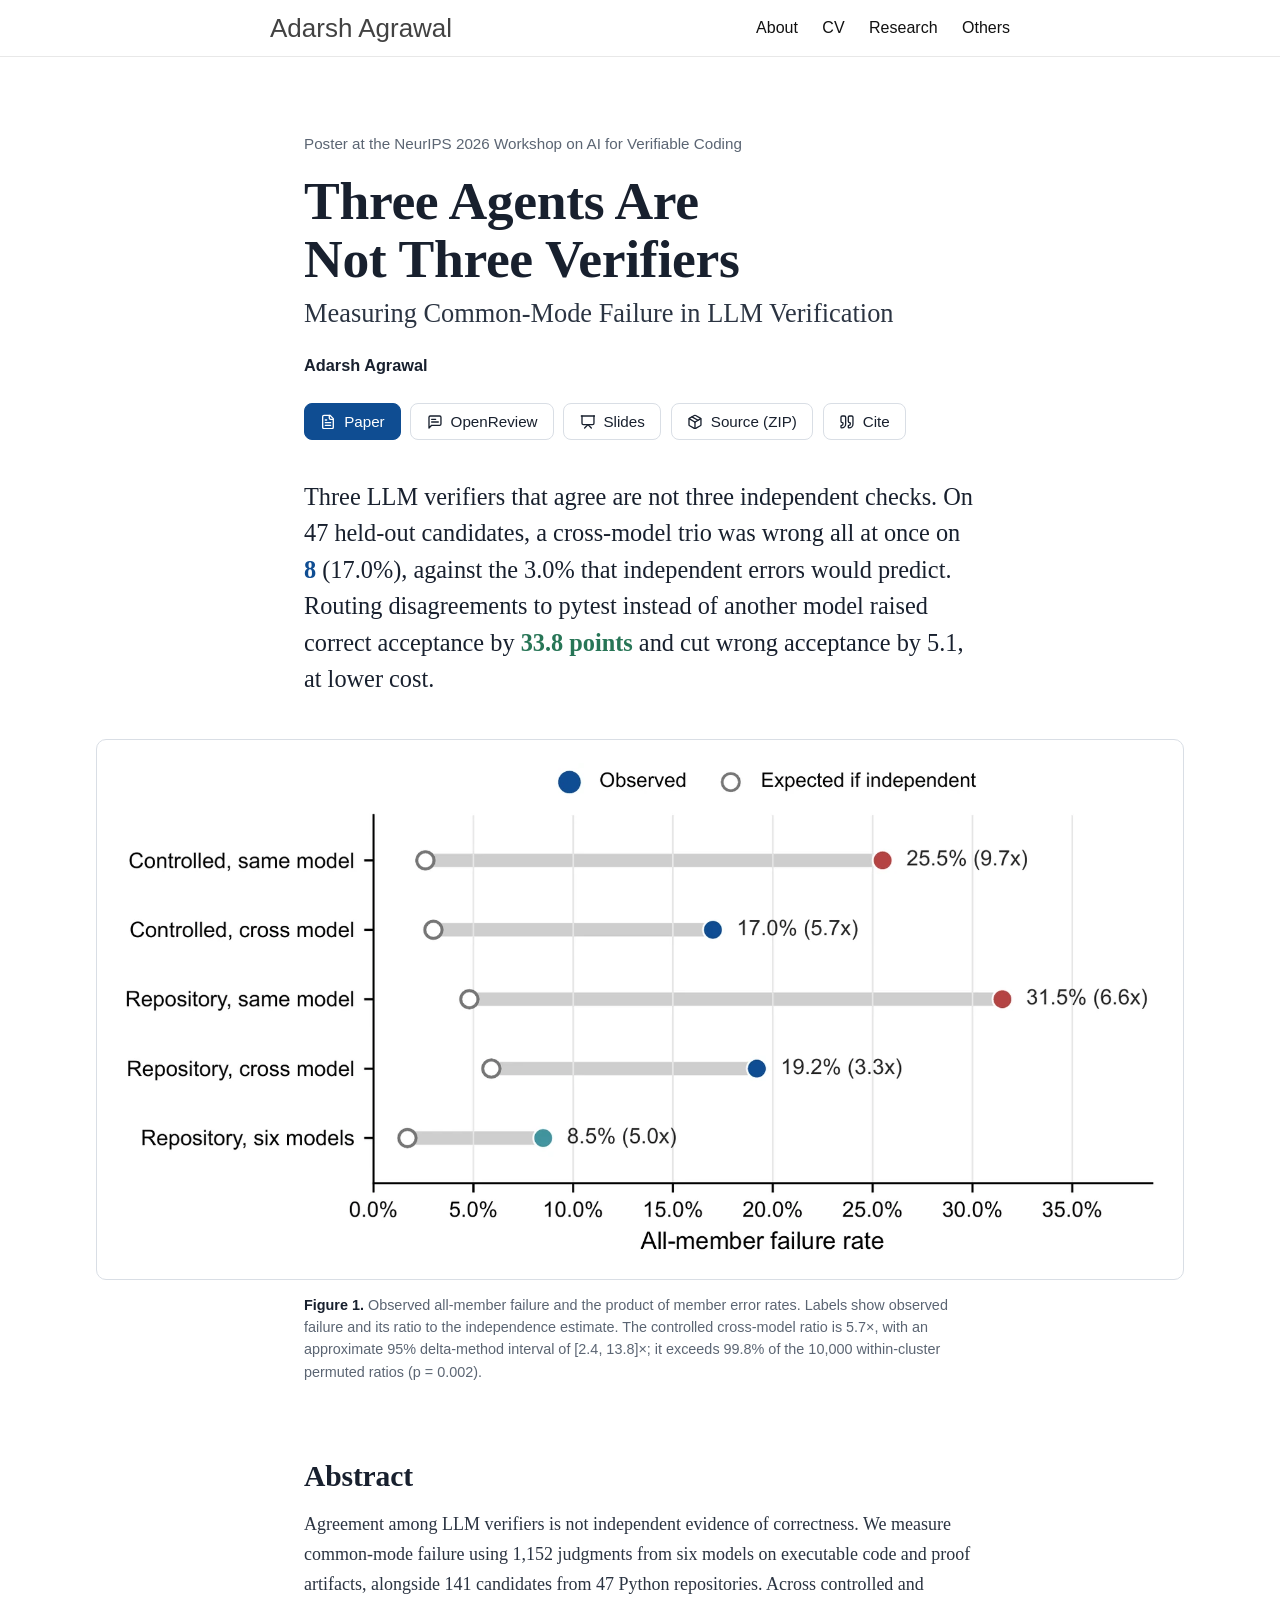
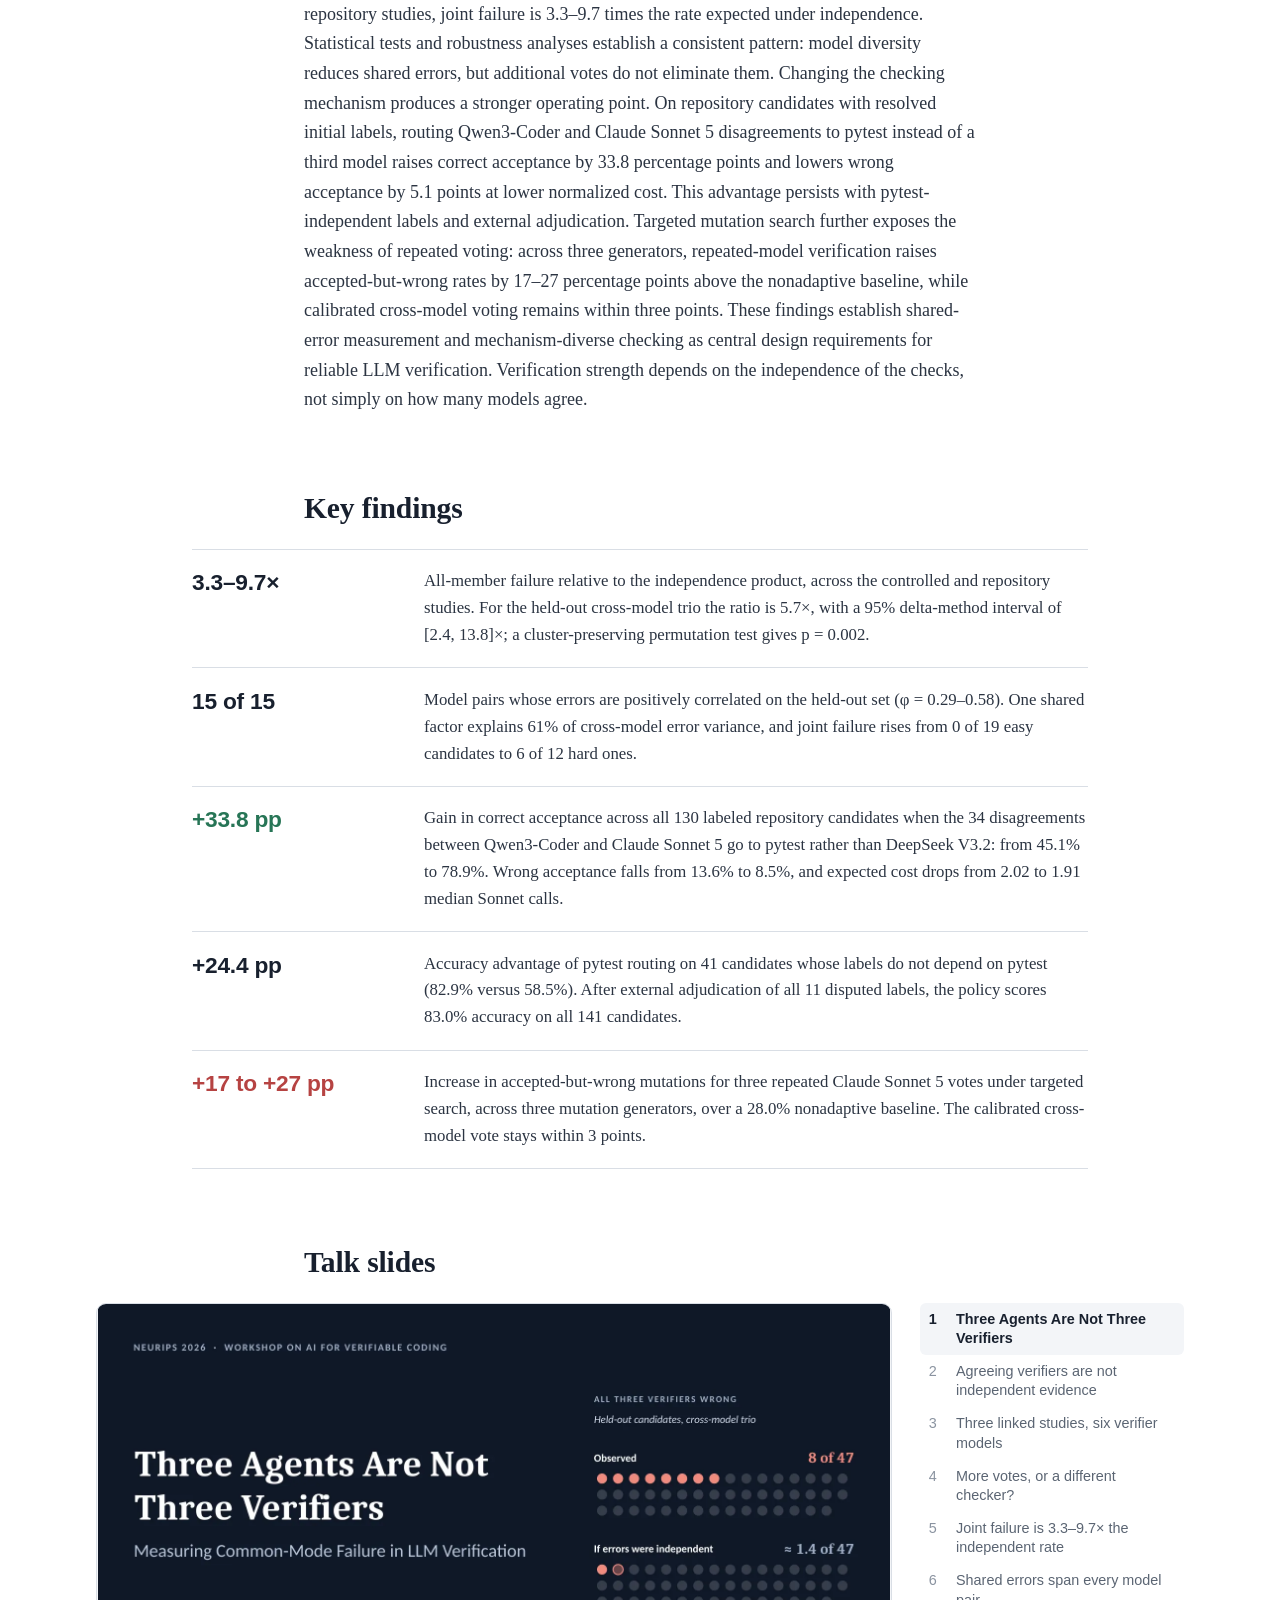
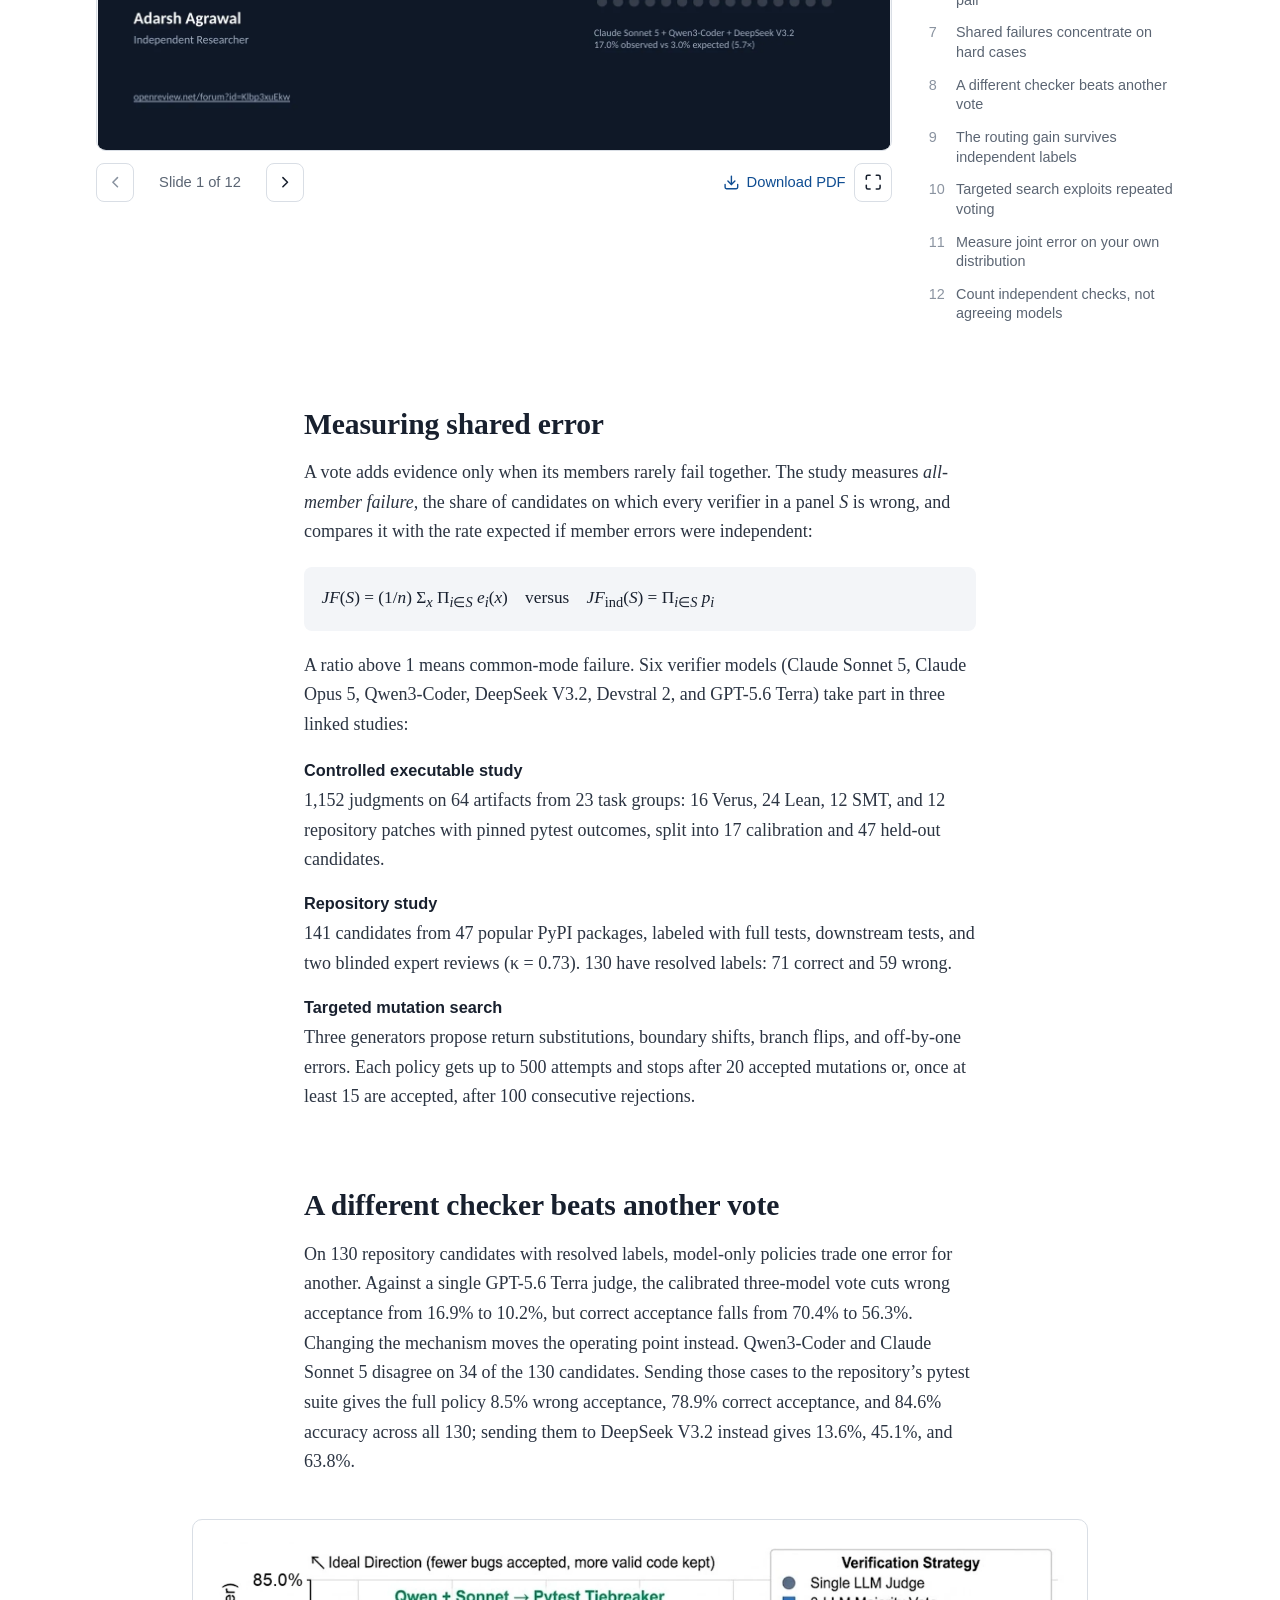
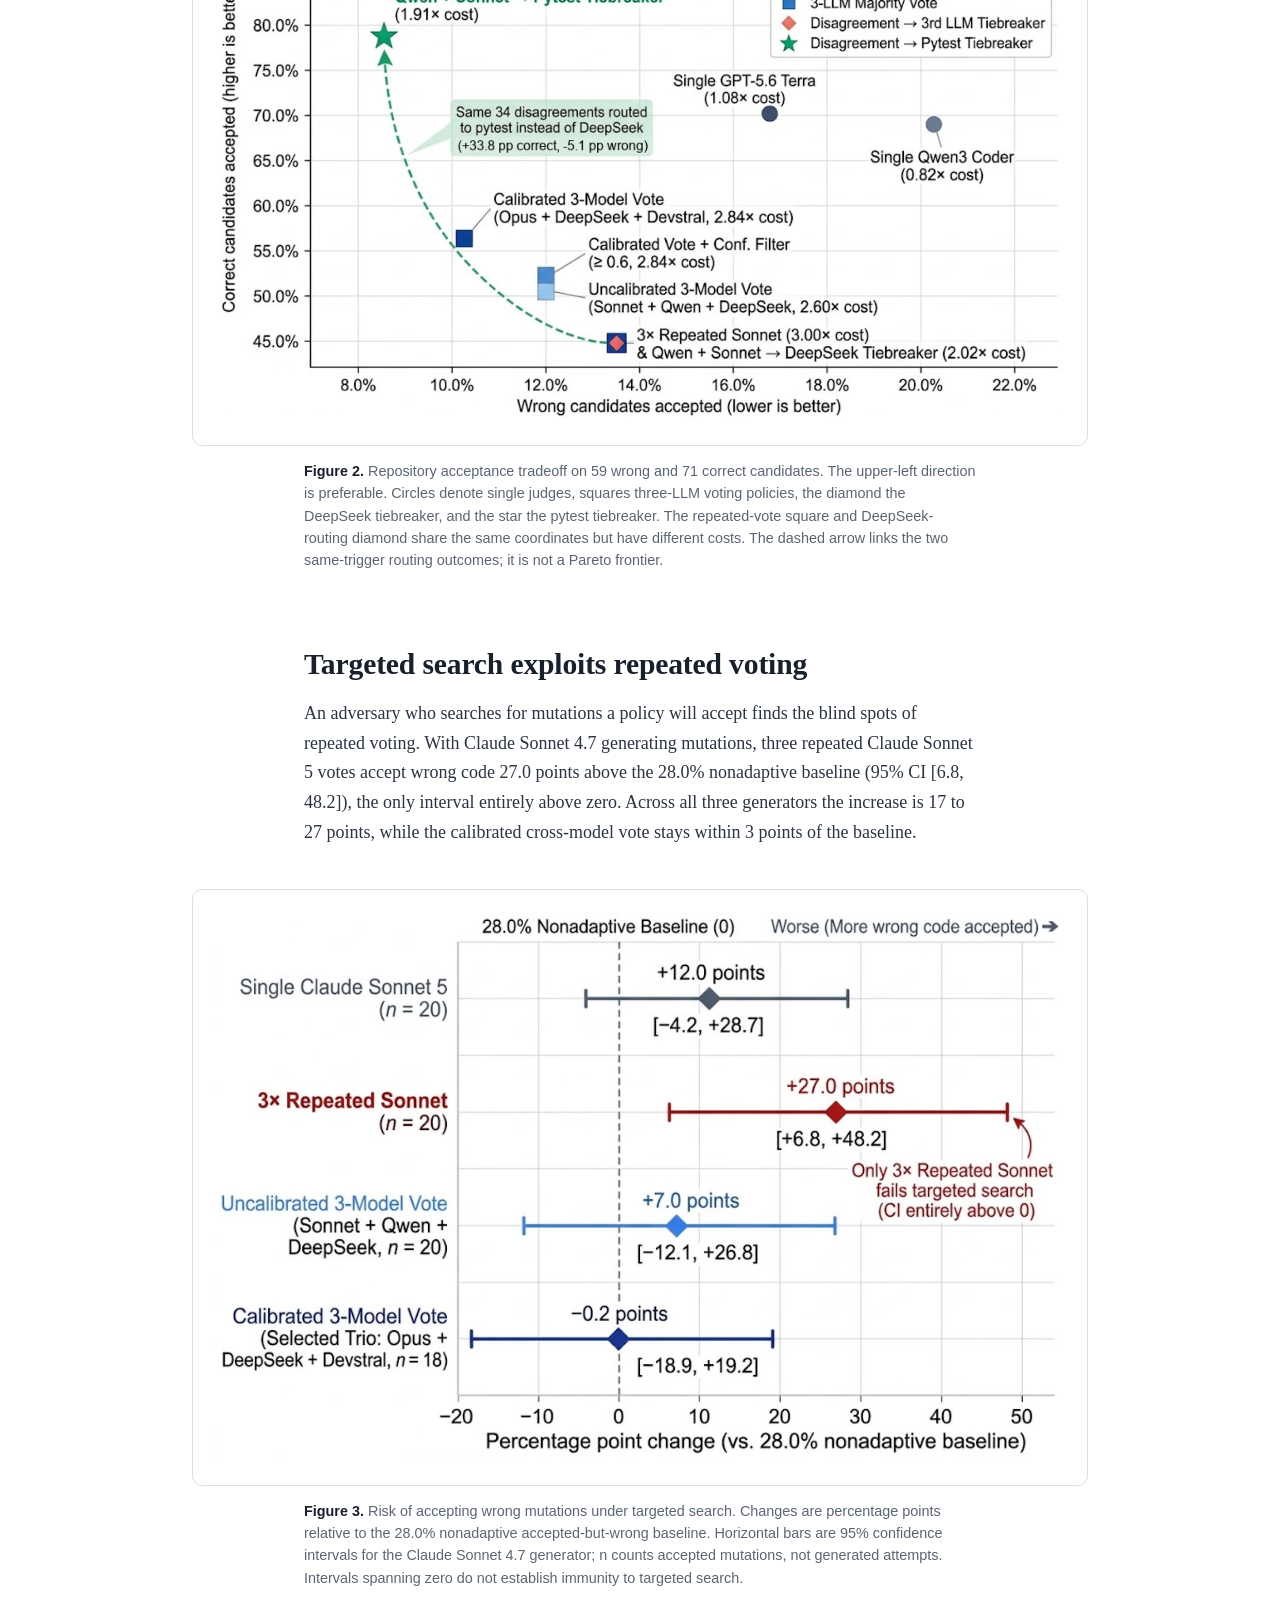
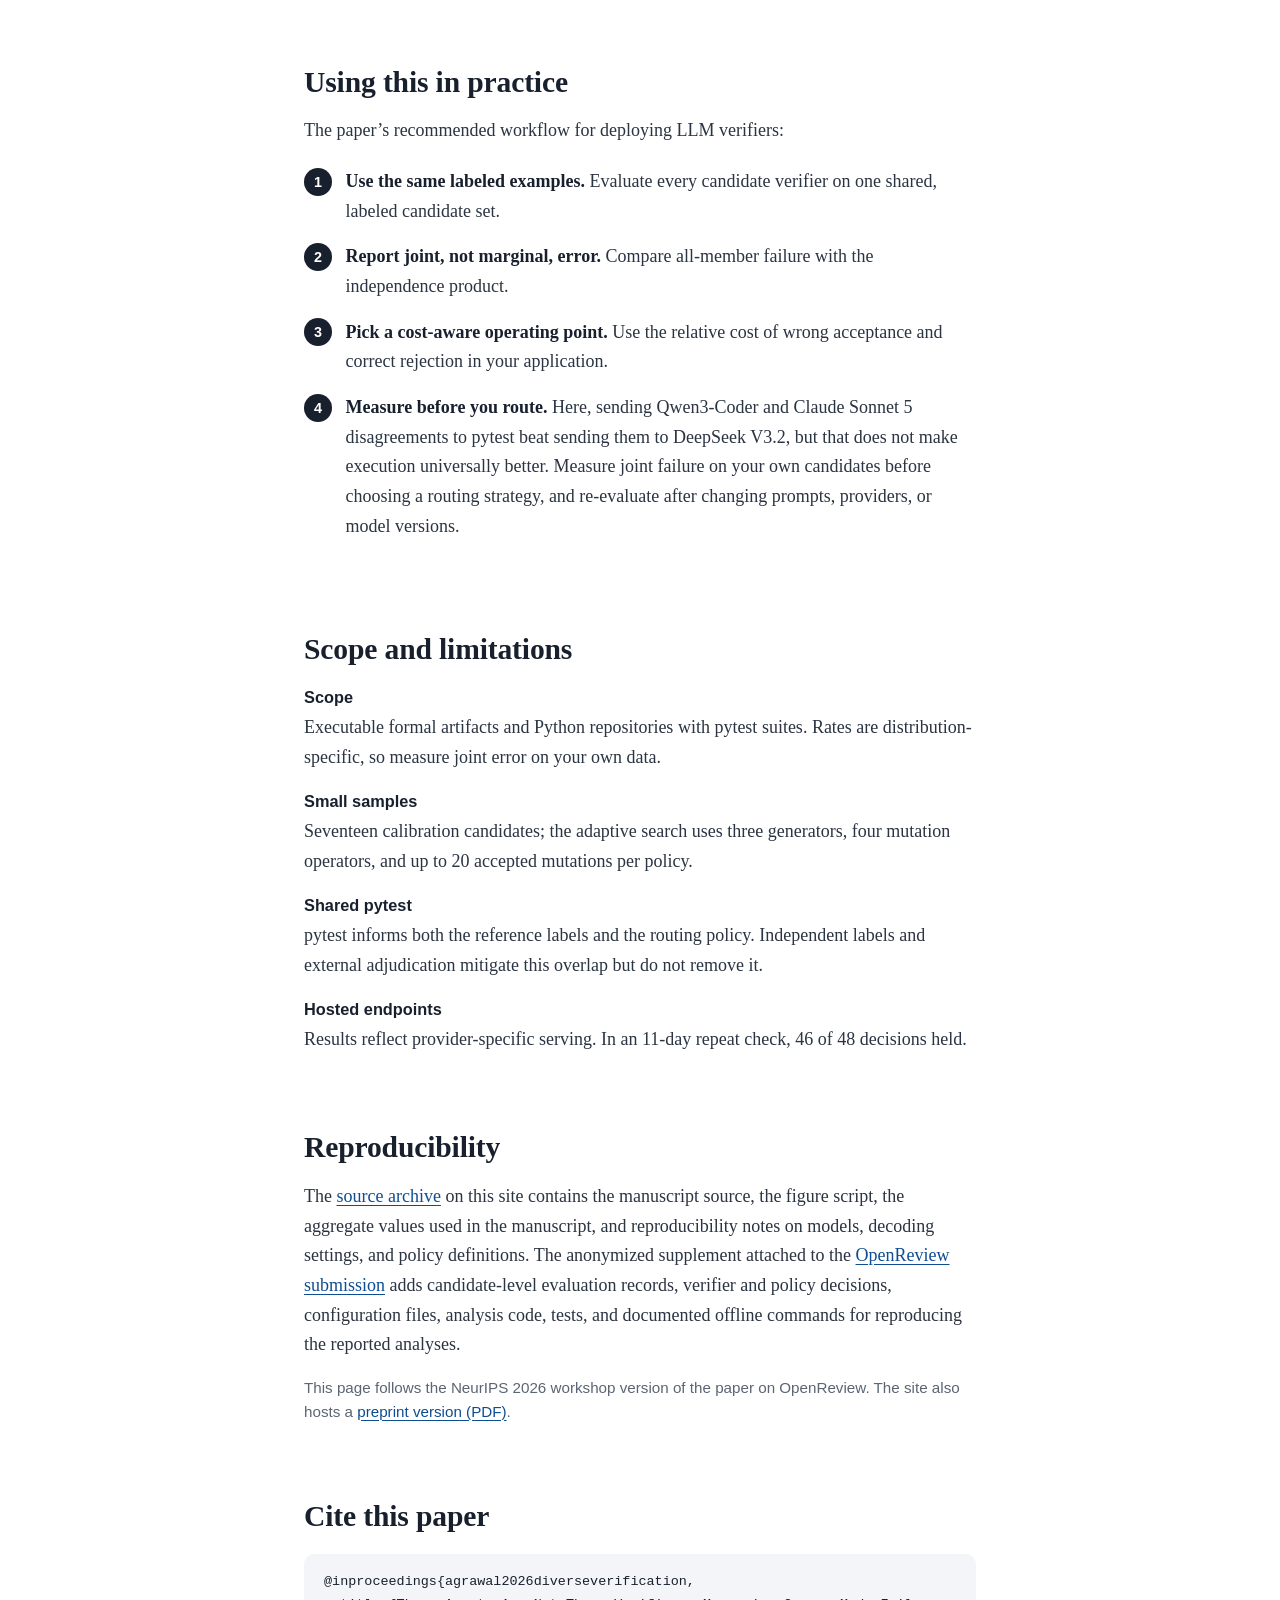
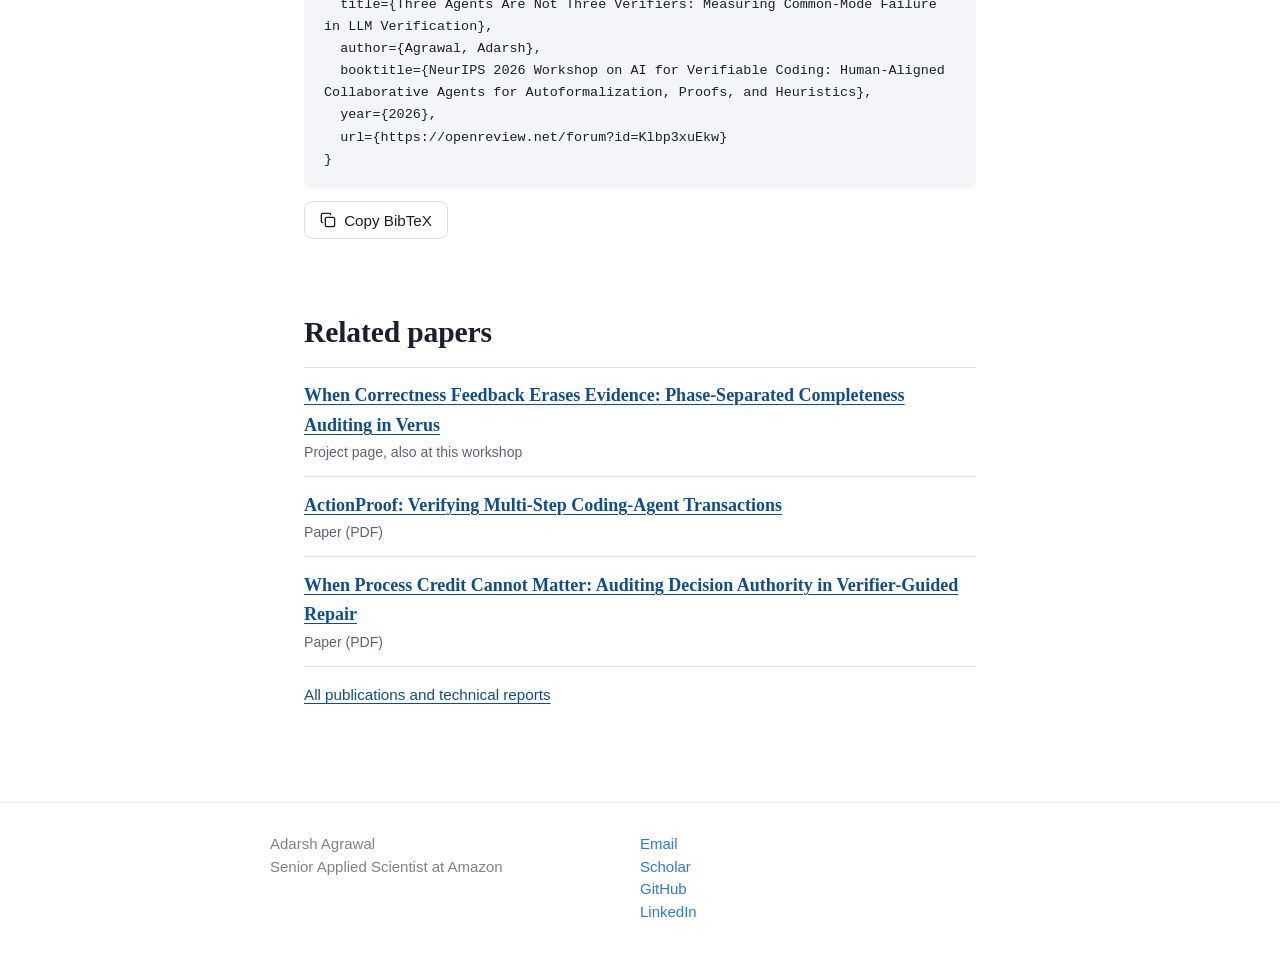
==== papers/diverse-verification/index.html @ 75db69fd "Add project pages for four NeurIPS 2026 workshop papers - papers/<slug>/index.html for intent-shield" ====
<!doctype html>
<html lang="en">
<head>
<meta charset="utf-8">
<meta name="viewport" content="width=device-width, initial-scale=1">
<title>Three Agents Are Not Three Verifiers | Adarsh Agrawal</title>
<meta name="description" content="An empirical study of common-mode failure in LLM verification, showing why model agreement can overstate independent evidence and when routing disagreement to executable checks is more reliable.">
<meta name="author" content="Adarsh Agrawal">
<link rel="canonical" href="https://addarshh.github.io/papers/diverse-verification/">
<meta name="theme-color" content="#ffffff">
<link rel="icon" href="/assets/favicon.svg" type="image/svg+xml">
<meta property="og:type" content="article">
<meta property="og:site_name" content="Adarsh Agrawal">
<meta property="og:title" content="Three Agents Are Not Three Verifiers: Measuring Common-Mode Failure in LLM Verification">
<meta property="og:description" content="An empirical study of common-mode failure in LLM verification, showing why model agreement can overstate independent evidence and when routing disagreement to executable checks is more reliable.">
<meta property="og:url" content="https://addarshh.github.io/papers/diverse-verification/">
<meta property="og:image" content="https://addarshh.github.io/papers/diverse-verification/assets/social-card.jpg">
<meta property="og:image:width" content="1200">
<meta property="og:image:height" content="675">
<meta property="og:image:alt" content="Title slide of the talk for Three Agents Are Not Three Verifiers">
<meta name="twitter:card" content="summary_large_image">
<meta name="twitter:title" content="Three Agents Are Not Three Verifiers: Measuring Common-Mode Failure in LLM Verification">
<meta name="twitter:description" content="An empirical study of common-mode failure in LLM verification, showing why model agreement can overstate independent evidence and when routing disagreement to executable checks is more reliable.">
<meta name="twitter:image" content="https://addarshh.github.io/papers/diverse-verification/assets/social-card.jpg">
<meta name="citation_title" content="Three Agents Are Not Three Verifiers: Measuring Common-Mode Failure in LLM Verification">
<meta name="citation_author" content="Agrawal, Adarsh">
<meta name="citation_publication_date" content="2026">
<meta name="citation_conference_title" content="NeurIPS 2026 Workshop on AI for Verifiable Coding: Human-Aligned Collaborative Agents for Autoformalization, Proofs, and Heuristics">
<meta name="citation_pdf_url" content="https://openreview.net/pdf?id=Klbp3xuEkw">
<script type="application/ld+json">
{
 "@context": "https://schema.org",
 "@type": "ScholarlyArticle",
 "headline": "Three Agents Are Not Three Verifiers: Measuring Common-Mode Failure in LLM Verification",
 "name": "Three Agents Are Not Three Verifiers: Measuring Common-Mode Failure in LLM Verification",
 "author": [
  {
   "@type": "Person",
   "name": "Adarsh Agrawal",
   "url": "https://addarshh.github.io/"
  }
 ],
 "datePublished": "2026",
 "url": "https://addarshh.github.io/papers/diverse-verification/",
 "sameAs": [
  "https://openreview.net/forum?id=Klbp3xuEkw"
 ],
 "image": "https://addarshh.github.io/papers/diverse-verification/assets/social-card.jpg",
 "keywords": "LLM verification, common-mode failure, verifier ensembles, software testing, formal verification, repository evaluation, verifier routing",
 "abstract": "Agreement among LLM verifiers is not independent evidence of correctness. We measure common-mode failure using 1,152 judgments from six models on executable code and proof artifacts, alongside 141 candidates from 47 Python repositories. Across controlled and repository studies, joint failure is 3.3–9.7 times the rate expected under independence. Statistical tests and robustness analyses establish a consistent pattern: model diversity reduces shared errors, but additional votes do not eliminate them. Changing the checking mechanism produces a stronger operating point. On repository candidates with resolved initial labels, routing Qwen3-Coder and Claude Sonnet 5 disagreements to pytest instead of a third model raises correct acceptance by 33.8 percentage points and lowers wrong acceptance by 5.1 points at lower normalized cost. This advantage persists with pytest-independent labels and external adjudication. Targeted mutation search further exposes the weakness of repeated voting: across three generators, repeated-model verification raises accepted-but-wrong rates by 17–27 percentage points above the nonadaptive baseline, while calibrated cross-model voting remains within three points. These findings establish shared-error measurement and mechanism-diverse checking as central design requirements for reliable LLM verification. Verification strength depends on the independence of the checks, not simply on how many models agree.",
 "isPartOf": {
  "@type": "PublicationEvent",
  "name": "NeurIPS 2026 Workshop on AI for Verifiable Coding: Human-Aligned Collaborative Agents for Autoformalization, Proofs, and Heuristics"
 },
 "encoding": {
  "@type": "MediaObject",
  "contentUrl": "https://openreview.net/pdf?id=Klbp3xuEkw",
  "encodingFormat": "application/pdf"
 }
}
</script>
<style>
:root{--a1:#0F4D92;--a2:#B64342;--a3:#2F7780;--a4:#277556;}
:root{
  --ink:#18202E; --body:#2B3442; --muted:#5B6573; --faint:#8A93A0; --rule:#D9DEE5; --fog:#F3F5F8; --paper:#FFFFFF;
  --signal:#0F4D92; --signal-deep:#0B3A6E;
  --serif:Charter,"Bitstream Charter","Sitka Text",Cambria,"Iowan Old Style",Georgia,serif;
  --sans:"Helvetica Neue",Helvetica,Arial,sans-serif;
  --mono:ui-monospace,"SF Mono",SFMono-Regular,Menlo,Consolas,"Liberation Mono",monospace;
  --measure:42rem; --wide:68rem; --gutter:clamp(1.25rem,4vw,2.5rem);
}
*,*::before,*::after{box-sizing:border-box}
html{-webkit-text-size-adjust:100%;text-size-adjust:100%;scroll-behavior:smooth}
@media (prefers-reduced-motion:reduce){html{scroll-behavior:auto}}
body{margin:0;background:var(--paper);color:var(--body);font:400 1.125rem/1.65 var(--serif);font-kerning:normal;font-variant-numeric:lining-nums;-webkit-font-smoothing:antialiased}
img{max-width:100%}
a{color:var(--signal);text-decoration-thickness:1px;text-underline-offset:.18em}
a:hover{color:var(--signal-deep);text-decoration-thickness:2px}
:focus-visible{outline:2px solid var(--signal);outline-offset:3px;border-radius:4px}
.skip{position:absolute;left:-9999px;top:0}
.skip:focus{left:1rem;top:1rem;z-index:20;background:var(--paper);padding:.5rem .8rem;font:600 .95rem/1 var(--sans)}

/* site chrome: same markup and rules as assets/site.css */
.site-header,.site-footer{color:#111;font:400 16px/1.5 "Helvetica Neue",Helvetica,Arial,sans-serif}
.site-header{position:relative;min-height:57px;border-bottom:1px solid #e8e8e8}
.nav-shell,.page-shell{width:100%;max-width:800px;margin-right:auto;margin-left:auto;padding-right:30px;padding-left:30px}
.nav-shell{position:relative;min-height:56px}
.nav-shell::after,.footer-inner::after{display:table;clear:both;content:""}
.site-name{float:left;margin-bottom:0;color:#424242;font-size:26px;font-weight:300;line-height:56px;text-decoration:none}
.site-name:visited,.site-name:hover,.site-name:focus-visible{color:#424242;text-decoration:none}
.site-nav{float:right;line-height:56px}
.site-nav a,.site-nav a:visited{color:#111;line-height:1.5;text-decoration:none}
.site-nav a:hover,.site-nav a:focus-visible{color:#111;text-decoration:underline}
.site-nav a:not(:last-child){margin-right:20px}
.menu-button{display:none;border:0;background:transparent;color:#424242;cursor:pointer}
.menu-button svg{width:18px;height:18px;stroke-width:1.8}

main{padding:0 var(--gutter)}
.col{max-width:var(--measure);margin-left:auto;margin-right:auto}
.wide{max-width:var(--wide);margin-left:auto;margin-right:auto}
.mid{max-width:56rem;margin-left:auto;margin-right:auto}

/* hero */
.hero{padding:clamp(2.5rem,7vw,4.75rem) 0 0}
.venue{font:500 .95rem/1.45 var(--sans);color:var(--muted);margin:0 0 1.1rem}
.venue a{color:inherit}
h1{margin:0;color:var(--ink);font-family:var(--serif);font-weight:700;letter-spacing:-.012em}
h1 .t-main{display:block;font-size:clamp(2.05rem,1.2rem + 3.3vw,3.35rem);line-height:1.08;text-wrap:balance}
h1 .t-sub{display:block;margin-top:.55rem;font-size:clamp(1.2rem,.98rem + .95vw,1.65rem);line-height:1.28;font-weight:400;letter-spacing:0;color:var(--body);text-wrap:balance}
.byline{margin:1.35rem 0 0;font:400 1.02rem/1.5 var(--sans);color:var(--muted)}
.byline a{color:var(--ink);font-weight:600;text-decoration:none}
.byline a:hover{text-decoration:underline}
.links{display:flex;flex-wrap:wrap;gap:.6rem;margin:1.6rem 0 0;padding:0;list-style:none}
.btn{display:inline-flex;align-items:center;gap:.5rem;padding:.62rem .95rem;border:1px solid var(--rule);border-radius:8px;background:var(--paper);color:var(--ink);font:500 .95rem/1 var(--sans);text-decoration:none;cursor:pointer}
.btn:visited{color:var(--ink)}
.btn:hover{border-color:var(--ink);color:var(--ink);text-decoration:none}
.btn.primary,.btn.primary:visited{background:var(--signal);border-color:var(--signal);color:#fff}
.btn.primary:hover{background:var(--signal-deep);border-color:var(--signal-deep);color:#fff}
.btn svg{width:1.05em;height:1.05em;flex:none}

/* the claim: the page's one loud element */
.claim{margin:2.4rem auto 0;color:var(--ink);font:400 clamp(1.24rem,1.04rem + .8vw,1.52rem)/1.5 var(--serif);text-wrap:pretty}
.n{font-weight:700;white-space:nowrap}
.nw{white-space:nowrap}
.c1{color:var(--a1)}.c2{color:var(--a2)}.c3{color:var(--a3)}.c4{color:var(--a4)}.c5{color:var(--a5)}

/* figures */
figure{margin:2.6rem auto 0}
.plate{background:#fff;border:1px solid var(--rule);border-radius:10px;padding:clamp(.6rem,2vw,1.4rem)}
figure img{display:block;width:100%;height:auto}
figcaption{max-width:var(--measure);margin:.85rem auto 0;font:400 .9rem/1.55 var(--sans);color:var(--muted)}
figcaption b{color:var(--ink);font-weight:600}

/* sections */
section{margin-top:clamp(3.2rem,7vw,4.75rem)}
h2{margin:0 0 1rem;color:var(--ink);font:700 clamp(1.45rem,1.2rem + .9vw,1.85rem)/1.2 var(--serif);letter-spacing:-.005em}
h3{margin:2.1rem 0 .55rem;color:var(--ink);font:600 1.12rem/1.35 var(--sans)}
p{margin:0 0 1rem}
.sc{font-variant-caps:all-small-caps;letter-spacing:.04em;font-variant-numeric:lining-nums}
.eq{margin:1.25rem 0;padding:.9rem 1.1rem;background:var(--fog);border-radius:8px;font:400 1.08rem/1.9 var(--serif);color:var(--ink);overflow-x:auto}
.eq i{font-style:italic}
.note{font:400 .95rem/1.55 var(--sans);color:var(--muted)}

/* findings: number hangs on the left, sentence on the right */
.findings{list-style:none;margin:1.4rem auto 0;padding:0}
.findings li{display:grid;grid-template-columns:13rem minmax(0,1fr);gap:1.5rem;padding:1.15rem 0;border-top:1px solid var(--rule)}
.findings li:last-child{border-bottom:1px solid var(--rule)}
.findings .k{color:var(--ink);font:650 1.42rem/1.25 var(--sans);letter-spacing:-.01em}
.findings .v{margin:0;font-size:1.05rem;line-height:1.6}

/* ordered procedures (real sequences only) */
.steps{margin:1.2rem 0 1.4rem;padding:0;list-style:none;counter-reset:step}
.steps li{position:relative;padding:.1rem 0 .9rem 2.6rem;counter-increment:step}
.steps li::before{content:counter(step);position:absolute;left:0;top:.15rem;width:1.75rem;height:1.75rem;border-radius:50%;background:var(--ink);color:#fff;font:600 .9rem/1.75rem var(--sans);text-align:center}
.steps b{color:var(--ink)}

/* term lists: limitations, study arms */
.terms{margin:1.2rem 0 1.2rem}
.terms dt{margin-top:1.1rem;color:var(--ink);font:600 1.02rem/1.4 var(--sans)}
.terms dt:first-child{margin-top:0}
.terms dd{margin:.25rem 0 0}

/* tables */
.tablewrap{overflow-x:auto;margin:1.4rem 0}
table{border-collapse:collapse;width:100%;font:400 .95rem/1.45 var(--sans);font-variant-numeric:lining-nums tabular-nums}
th,td{padding:.6rem .75rem .6rem 0;text-align:left;vertical-align:top;border-bottom:1px solid var(--rule)}
th{color:var(--muted);font-weight:600}
td:first-child{color:var(--ink);font-weight:600}

/* slide viewer */
.deck{display:grid;grid-template-columns:minmax(0,1fr) 16.5rem;gap:1.75rem;align-items:start;margin-top:1.4rem}
.deck-stage{position:relative;aspect-ratio:16/9;background:var(--fog);border:1px solid var(--rule);border-radius:10px;overflow:hidden;cursor:pointer}
.deck-stage img{display:block;width:100%;height:100%;object-fit:contain}
.deck-stage:fullscreen{background:#000;border:0;border-radius:0}
.deck-bar{display:flex;align-items:center;gap:.5rem;margin-top:.8rem;font:500 .92rem/1 var(--sans);color:var(--muted)}
.ibtn{display:inline-grid;place-items:center;width:2.4rem;height:2.4rem;padding:0;border:1px solid var(--rule);border-radius:8px;background:var(--paper);color:var(--ink);cursor:pointer}
.ibtn:hover{border-color:var(--ink)}
.ibtn:disabled{color:var(--faint);border-color:var(--rule);cursor:default}
.ibtn svg{width:1.15rem;height:1.15rem}
.deck-count{min-width:7.2rem;text-align:center;font-variant-numeric:tabular-nums}
.deck-bar .grow{flex:1}
.deck-bar .dl{display:inline-flex;align-items:center;gap:.45rem;color:var(--signal);text-decoration:none}
.deck-bar .dl:hover{text-decoration:underline}
.deck-bar .dl svg{width:1.05rem;height:1.05rem}
.outline{list-style:none;margin:0;padding:0;font:400 .9rem/1.35 var(--sans)}
.outline button{display:grid;grid-template-columns:1.7rem minmax(0,1fr);width:100%;padding:.42rem .55rem;border:0;border-radius:6px;background:none;color:var(--muted);font:inherit;text-align:left;cursor:pointer}
.outline button:hover{color:var(--ink)}
.outline button span:first-child{color:var(--faint);font-variant-numeric:tabular-nums}
.outline button[aria-current="true"]{background:var(--fog);color:var(--ink);font-weight:600}
.outline button[aria-current="true"] span:first-child{color:var(--ink)}

/* citation */
.bib{margin:1.2rem 0 0;padding:1.1rem 1.25rem;background:var(--fog);border-radius:10px;overflow-x:auto}
.bib pre{margin:0;font:400 .84rem/1.65 var(--mono);color:var(--ink);white-space:pre-wrap;overflow-wrap:anywhere}
.copyrow{display:flex;align-items:center;gap:.9rem;margin-top:.8rem}
.copyrow .status{font:400 .9rem/1 var(--sans);color:var(--muted)}

/* related */
.related{list-style:none;margin:1rem 0 0;padding:0}
.related li{padding:.85rem 0;border-top:1px solid var(--rule)}
.related li:last-child{border-bottom:1px solid var(--rule)}
.related a{font-weight:600}
.related .kind{display:block;margin-top:.15rem;font:400 .88rem/1.4 var(--sans);color:var(--muted)}

/* footer: same markup and rules as assets/site.css */
.site-footer{margin-top:clamp(4rem,9vw,6rem);padding:30px 0;border-top:1px solid #e8e8e8}
.footer-inner{color:#828282;font-size:15px}
.footer-inner>div:first-child,.footer-links{float:left;width:50%}
.footer-inner strong,.footer-inner span{display:block}
.footer-inner strong{color:#828282;font-weight:400}
.footer-links a{display:block;color:#2a7ae2;text-decoration:none}
.footer-links a:visited{color:#1756a9}
.footer-links a:hover,.footer-links a:focus-visible{color:#113f7c;text-decoration:underline}

@media screen and (max-width:800px){
  .page-shell,.nav-shell{max-width:770px;padding-right:15px;padding-left:15px}
}
@media screen and (max-width:600px){
  .site-nav{position:absolute;z-index:30;top:48px;right:15px;display:none;min-width:150px;padding:5px 0;border:1px solid #e8e8e8;border-radius:5px;background:#fff;line-height:1.5;text-align:right}
  .site-nav.is-open{display:block}
  .site-nav a{display:block;margin:0;padding:5px 10px}
  .site-nav a:not(:last-child){margin-right:0}
  .menu-button{position:absolute;z-index:31;top:9px;right:15px;display:grid;width:36px;height:38px;padding:0;place-items:center}
  .footer-inner>div:first-child,.footer-links{float:none;width:100%}
  .footer-links{margin-top:15px}
}
@media screen and (max-width:390px){
  .site-name{font-size:23px}
}

@media (max-width:960px){
  .deck{grid-template-columns:1fr}
  .deck .outline-wrap{display:none}
}
@media (max-width:720px){
  body{font-size:1.0625rem}
  .findings li{grid-template-columns:1fr;gap:.3rem}
  .findings .k{font-size:1.3rem}
  .deck-bar .dl span{display:none}
}
@media print{
  .site-header,.links,.deck,.copyrow,.site-footer{display:none}
  body{font-size:11pt}
}
</style>
</head>
<body>
<a class="skip" href="#main">Skip to content</a>
<header class="site-header">
  <div class="nav-shell">
    <a class="site-name" href="/index.html">Adarsh Agrawal</a>
    <button class="menu-button" type="button" data-menu-toggle data-icon-x="&lt;svg viewBox=&quot;0 0 24 24&quot; fill=&quot;none&quot; stroke=&quot;currentColor&quot; stroke-width=&quot;2&quot; stroke-linecap=&quot;round&quot; stroke-linejoin=&quot;round&quot; aria-hidden=&quot;true&quot; focusable=&quot;false&quot;&gt;&lt;path d=&quot;M18 6 6 18&quot;/&gt;&lt;path d=&quot;m6 6 12 12&quot;/&gt;&lt;/svg&gt;" aria-expanded="false" aria-controls="site-nav" aria-label="Open navigation" title="Open navigation"><svg viewBox="0 0 24 24" fill="none" stroke="currentColor" stroke-width="2" stroke-linecap="round" stroke-linejoin="round" aria-hidden="true" focusable="false"><path d="M4 12h16"/><path d="M4 6h16"/><path d="M4 18h16"/></svg></button>
    <nav class="site-nav" id="site-nav" data-site-nav aria-label="Primary navigation">
      <a href="/index.html">About</a>
      <a href="/experience.html">CV</a>
      <a href="/research.html">Research</a>
      <a href="/recognition.html">Others</a>
    </nav>
  </div>
</header>

<main id="main">
<article>
  <header class="hero col">
    <p class="venue">Poster at the NeurIPS 2026 Workshop on AI for Verifiable Coding</p>
    <h1><span class="t-main">Three Agents Are Not Three Verifiers</span><span class="t-sub">Measuring Common-Mode Failure in LLM Verification</span></h1>
    <p class="byline"><a href="/index.html">Adarsh Agrawal</a></p>
    <ul class="links" aria-label="Paper resources">
      <li><a class="btn primary" href="https://openreview.net/pdf?id=Klbp3xuEkw"><svg viewBox="0 0 24 24" fill="none" stroke="currentColor" stroke-width="2" stroke-linecap="round" stroke-linejoin="round" aria-hidden="true" focusable="false"><path d="M15 2H6a2 2 0 0 0-2 2v16a2 2 0 0 0 2 2h12a2 2 0 0 0 2-2V7Z"/><path d="M14 2v4a2 2 0 0 0 2 2h4"/><path d="M10 9H8"/><path d="M16 13H8"/><path d="M16 17H8"/></svg>Paper</a></li>
      <li><a class="btn" href="https://openreview.net/forum?id=Klbp3xuEkw"><svg viewBox="0 0 24 24" fill="none" stroke="currentColor" stroke-width="2" stroke-linecap="round" stroke-linejoin="round" aria-hidden="true" focusable="false"><path d="M21 15a2 2 0 0 1-2 2H7l-4 4V5a2 2 0 0 1 2-2h14a2 2 0 0 1 2 2z"/><path d="M13 8H7"/><path d="M17 12H7"/></svg>OpenReview</a></li>
      <li><a class="btn" href="diverse-verification-slides.pdf"><svg viewBox="0 0 24 24" fill="none" stroke="currentColor" stroke-width="2" stroke-linecap="round" stroke-linejoin="round" aria-hidden="true" focusable="false"><path d="M2 3h20"/><path d="M21 3v11a2 2 0 0 1-2 2H5a2 2 0 0 1-2-2V3"/><path d="m7 21 5-5 5 5"/></svg>Slides</a></li>
      <li><a class="btn" href="source.zip"><svg viewBox="0 0 24 24" fill="none" stroke="currentColor" stroke-width="2" stroke-linecap="round" stroke-linejoin="round" aria-hidden="true" focusable="false"><path d="M11 21.73a2 2 0 0 0 2 0l7-4A2 2 0 0 0 21 16V8a2 2 0 0 0-1-1.73l-7-4a2 2 0 0 0-2 0l-7 4A2 2 0 0 0 3 8v8a2 2 0 0 0 1 1.73z"/><path d="M12 22V12"/><path d="m3.3 7 7.703 4.734a2 2 0 0 0 1.994 0L20.7 7"/><path d="m7.5 4.27 9 5.15"/></svg>Source (ZIP)</a></li>
      <li><a class="btn" href="#cite"><svg viewBox="0 0 24 24" fill="none" stroke="currentColor" stroke-width="2" stroke-linecap="round" stroke-linejoin="round" aria-hidden="true" focusable="false"><path d="M16 3a2 2 0 0 0-2 2v6a2 2 0 0 0 2 2 1 1 0 0 1 1 1v1a2 2 0 0 1-2 2 1 1 0 0 0-1 1v2a1 1 0 0 0 1 1 6 6 0 0 0 6-6V5a2 2 0 0 0-2-2z"/><path d="M5 3a2 2 0 0 0-2 2v6a2 2 0 0 0 2 2 1 1 0 0 1 1 1v1a2 2 0 0 1-2 2 1 1 0 0 0-1 1v2a1 1 0 0 0 1 1 6 6 0 0 0 6-6V5a2 2 0 0 0-2-2z"/></svg>Cite</a></li>
    </ul>
  </header>

  <p class="claim col">Three LLM verifiers that agree are not three independent checks. On 47 held-out candidates, a cross-model trio was wrong all at once on <span class="n c1">8</span> (17.0%), against the 3.0% that independent errors would predict. Routing disagreements to pytest instead of another model raised correct acceptance by <span class="n c4"><span class="nw">33.8 points</span></span> and cut wrong acceptance by 5.1, at lower cost.</p>

  <figure class="wide" id="figure-1">
  <div class="plate"><img src="assets/fig1-joint-failure.webp" width="1650" height="783" alt="Dot plot comparing observed all-member failure with the rate expected under independence. Controlled same model 25.5% (9.7 times), controlled cross model 17.0% (5.7 times), repository same model 31.5% (6.6 times), repository cross model 19.2% (3.3 times), repository six models 8.5% (5.0 times)." decoding="async"></div>
  <figcaption><b>Figure 1.</b> Observed all-member failure and the product of member error rates. Labels show observed failure and its ratio to the independence estimate. The controlled cross-model ratio is 5.7×, with an approximate 95% delta-method interval of [2.4, 13.8]×; it exceeds 99.8% of the 10,000 within-cluster permuted ratios <span class="nw">(p = 0.002).</span></figcaption>
</figure>

  <section class="col abstract" id="abstract" aria-labelledby="h-abstract">
    <h2 id="h-abstract">Abstract</h2>
    <p>Agreement among LLM verifiers is not independent evidence of correctness. We measure common-mode failure using 1,152 judgments from six models on executable code and proof artifacts, alongside 141 candidates from 47 Python repositories. Across controlled and repository studies, joint failure is 3.3–9.7 times the rate expected under independence. Statistical tests and robustness analyses establish a consistent pattern: model diversity reduces shared errors, but additional votes do not eliminate them. Changing the checking mechanism produces a stronger operating point. On repository candidates with resolved initial labels, routing Qwen3-Coder and Claude Sonnet 5 disagreements to pytest instead of a third model raises correct acceptance by 33.8 percentage points and lowers wrong acceptance by <span class="nw">5.1 points</span> at lower normalized cost. This advantage persists with pytest-independent labels and external adjudication. Targeted mutation search further exposes the weakness of repeated voting: across three generators, repeated-model verification raises accepted-but-wrong rates by 17–27 percentage points above the nonadaptive baseline, while calibrated cross-model voting remains within three points. These findings establish shared-error measurement and mechanism-diverse checking as central design requirements for reliable LLM verification. Verification strength depends on the independence of the checks, not simply on how many models agree.</p>
  </section>

  <section id="findings" aria-labelledby="h-findings">
    <h2 class="col" id="h-findings">Key findings</h2>
    <ul class="findings mid">
      <li><div class="k">3.3–9.7×</div><p class="v">All-member failure relative to the independence product, across the controlled and repository studies. For the held-out cross-model trio the ratio is 5.7×, with a 95% delta-method interval of [2.4, 13.8]×; a cluster-preserving permutation test gives <span class="nw">p = 0.002.</span></p></li>
      <li><div class="k">15 of 15</div><p class="v">Model pairs whose errors are positively correlated on the held-out set <span class="nw">(φ = 0.29–0.58).</span> One shared factor explains 61% of cross-model error variance, and joint failure rises from 0 of 19 easy candidates to 6 of 12 hard ones.</p></li>
      <li><div class="k"><span class="c4">+<span class="nw">33.8 pp</span></span></div><p class="v">Gain in correct acceptance across all 130 labeled repository candidates when the 34 disagreements between Qwen3-Coder and Claude Sonnet 5 go to pytest rather than DeepSeek V3.2: from 45.1% to 78.9%. Wrong acceptance falls from 13.6% to 8.5%, and expected cost drops from 2.02 to 1.91 median Sonnet calls.</p></li>
      <li><div class="k">+<span class="nw">24.4 pp</span></div><p class="v">Accuracy advantage of pytest routing on 41 candidates whose labels do not depend on pytest (82.9% versus 58.5%). After external adjudication of all 11 disputed labels, the policy scores 83.0% accuracy on all 141 candidates.</p></li>
      <li><div class="k"><span class="c2">+17 to +<span class="nw">27 pp</span></span></div><p class="v">Increase in accepted-but-wrong mutations for three repeated Claude Sonnet 5 votes under targeted search, across three mutation generators, over a 28.0% nonadaptive baseline. The calibrated cross-model vote stays within <span class="nw">3 points</span>.</p></li>
    </ul>
  </section>

  <section class="wide" id="slides" aria-labelledby="h-slides">
    <h2 class="col" id="h-slides">Talk slides</h2>
    <div class="deck" data-deck data-count="12" data-base="assets/slides/slide-" data-titles="[&quot;Three Agents Are Not Three Verifiers&quot;, &quot;Agreeing verifiers are not independent evidence&quot;, &quot;Three linked studies, six verifier models&quot;, &quot;More votes, or a different checker?&quot;, &quot;Joint failure is 3.3–9.7× the independent rate&quot;, &quot;Shared errors span every model pair&quot;, &quot;Shared failures concentrate on hard cases&quot;, &quot;A different checker beats another vote&quot;, &quot;The routing gain survives independent labels&quot;, &quot;Targeted search exploits repeated voting&quot;, &quot;Measure joint error on your own distribution&quot;, &quot;Count independent checks, not agreeing models&quot;]" role="region" aria-roledescription="carousel" aria-label="Talk slides">
      <div>
        <div class="deck-stage" tabindex="0" aria-label="Current slide. Use the arrow keys to move between slides.">
          <img src="assets/slides/slide-01.webp" width="1600" height="900" alt="Slide 1 of 12: Three Agents Are Not Three Verifiers" decoding="async">
        </div>
        <div class="deck-bar">
          <button type="button" class="ibtn" data-prev aria-label="Previous slide"><svg viewBox="0 0 24 24" fill="none" stroke="currentColor" stroke-width="2" stroke-linecap="round" stroke-linejoin="round" aria-hidden="true" focusable="false"><path d="m15 18-6-6 6-6"/></svg></button>
          <span class="deck-count" aria-live="polite">Slide 1 of 12</span>
          <button type="button" class="ibtn" data-next aria-label="Next slide"><svg viewBox="0 0 24 24" fill="none" stroke="currentColor" stroke-width="2" stroke-linecap="round" stroke-linejoin="round" aria-hidden="true" focusable="false"><path d="m9 18 6-6-6-6"/></svg></button>
          <span class="grow"></span>
          <a class="dl" href="diverse-verification-slides.pdf"><svg viewBox="0 0 24 24" fill="none" stroke="currentColor" stroke-width="2" stroke-linecap="round" stroke-linejoin="round" aria-hidden="true" focusable="false"><path d="M21 15v4a2 2 0 0 1-2 2H5a2 2 0 0 1-2-2v-4"/><path d="m7 10 5 5 5-5"/><path d="M12 15V3"/></svg><span>Download PDF</span></a>
          <button type="button" class="ibtn" data-fullscreen aria-label="Show slides full screen"><svg viewBox="0 0 24 24" fill="none" stroke="currentColor" stroke-width="2" stroke-linecap="round" stroke-linejoin="round" aria-hidden="true" focusable="false"><path d="M8 3H5a2 2 0 0 0-2 2v3"/><path d="M21 8V5a2 2 0 0 0-2-2h-3"/><path d="M3 16v3a2 2 0 0 0 2 2h3"/><path d="M16 21h3a2 2 0 0 0 2-2v-3"/></svg></button>
        </div>
        <noscript><p class="note">The slide viewer needs JavaScript. <a href="diverse-verification-slides.pdf">Download the slides as a PDF</a>.</p></noscript>
      </div>
      <nav class="outline-wrap" aria-label="Slide list">
        <ol class="outline">
          <li><button type="button" aria-current="true"><span>1</span><span>Three Agents Are Not Three Verifiers</span></button></li>
          <li><button type="button" aria-current="false"><span>2</span><span>Agreeing verifiers are not independent evidence</span></button></li>
          <li><button type="button" aria-current="false"><span>3</span><span>Three linked studies, six verifier models</span></button></li>
          <li><button type="button" aria-current="false"><span>4</span><span>More votes, or a different checker?</span></button></li>
          <li><button type="button" aria-current="false"><span>5</span><span>Joint failure is 3.3–9.7× the independent rate</span></button></li>
          <li><button type="button" aria-current="false"><span>6</span><span>Shared errors span every model pair</span></button></li>
          <li><button type="button" aria-current="false"><span>7</span><span>Shared failures concentrate on hard cases</span></button></li>
          <li><button type="button" aria-current="false"><span>8</span><span>A different checker beats another vote</span></button></li>
          <li><button type="button" aria-current="false"><span>9</span><span>The routing gain survives independent labels</span></button></li>
          <li><button type="button" aria-current="false"><span>10</span><span>Targeted search exploits repeated voting</span></button></li>
          <li><button type="button" aria-current="false"><span>11</span><span>Measure joint error on your own distribution</span></button></li>
          <li><button type="button" aria-current="false"><span>12</span><span>Count independent checks, not agreeing models</span></button></li>
        </ol>
      </nav>
    </div>
  </section>

  <section id="method" aria-labelledby="h-method">
    <div class="col">
      <h2 id="h-method">Measuring shared error</h2>
      <p>A vote adds evidence only when its members rarely fail together. The study measures <em>all-member failure</em>, the share of candidates on which every verifier in a panel <i>S</i> is wrong, and compares it with the rate expected if member errors were independent:</p>
      <p class="eq"><i>JF</i>(<i>S</i><span class="nw">) = (1/</span><i>n</i>) Σ<sub><i>x</i></sub> Π<sub><i>i</i>∈<i>S</i></sub> <i>e</i><sub><i>i</i></sub>(<i>x</i>)&emsp;versus&emsp;<i>JF</i><sub>ind</sub>(<i>S</i><span class="nw">) = Π</span><sub><i>i</i>∈<i>S</i></sub> <i>p</i><sub><i>i</i></sub></p>
      <p>A ratio above 1 means common-mode failure. Six verifier models (Claude Sonnet 5, Claude Opus 5, Qwen3-Coder, DeepSeek V3.2, Devstral 2, and GPT-5.6 Terra) take part in three linked studies:</p>
      <dl class="terms">
        <dt>Controlled executable study</dt>
        <dd>1,152 judgments on 64 artifacts from 23 task groups: 16 Verus, 24 Lean, 12 SMT, and 12 repository patches with pinned pytest outcomes, split into 17 calibration and 47 held-out candidates.</dd>
        <dt>Repository study</dt>
        <dd>141 candidates from 47 popular PyPI packages, labeled with full tests, downstream tests, and two blinded expert reviews <span class="nw">(κ = 0.73).</span> 130 have resolved labels: 71 correct and 59 wrong.</dd>
        <dt>Targeted mutation search</dt>
        <dd>Three generators propose return substitutions, boundary shifts, branch flips, and off-by-one errors. Each policy gets up to 500 attempts and stops after 20 accepted mutations or, once at least 15 are accepted, after 100 consecutive rejections.</dd>
      </dl>
    </div>
  </section>

  <section id="routing" aria-labelledby="h-routing">
    <div class="col">
      <h2 id="h-routing">A different checker beats another vote</h2>
      <p>On 130 repository candidates with resolved labels, model-only policies trade one error for another. Against a single GPT-5.6 Terra judge, the calibrated three-model vote cuts wrong acceptance from 16.9% to 10.2%, but correct acceptance falls from 70.4% to 56.3%. Changing the mechanism moves the operating point instead. Qwen3-Coder and Claude Sonnet 5 disagree on 34 of the 130 candidates. Sending those cases to the repository’s pytest suite gives the full policy 8.5% wrong acceptance, 78.9% correct acceptance, and 84.6% accuracy across all 130; sending them to DeepSeek V3.2 instead gives 13.6%, 45.1%, and 63.8%.</p>
    </div>
    <figure class="mid" id="figure-2">
  <div class="plate"><img src="assets/fig2-repository-tradeoff.webp" width="1650" height="934" alt="Scatter plot of correct against wrong acceptance for verification policies on repository candidates. The Qwen plus Sonnet to pytest tiebreaker sits at the upper left with 78.9% correct and 8.5% wrong acceptance; the same disagreements sent to DeepSeek sit at 45.1% correct and 13.6% wrong." decoding="async" loading="lazy"></div>
  <figcaption><b>Figure 2.</b> Repository acceptance tradeoff on 59 wrong and 71 correct candidates. The upper-left direction is preferable. Circles denote single judges, squares three-LLM voting policies, the diamond the DeepSeek tiebreaker, and the star the pytest tiebreaker. The repeated-vote square and DeepSeek-routing diamond share the same coordinates but have different costs. The dashed arrow links the two same-trigger routing outcomes; it is not a Pareto frontier.</figcaption>
</figure>
  </section>

  <section id="adaptive" aria-labelledby="h-adaptive">
    <div class="col">
      <h2 id="h-adaptive">Targeted search exploits repeated voting</h2>
      <p>An adversary who searches for mutations a policy will accept finds the blind spots of repeated voting. With Claude Sonnet 4.7 generating mutations, three repeated Claude Sonnet 5 votes accept wrong code <span class="nw">27.0 points</span> above the 28.0% nonadaptive baseline (95% CI [6.8, 48.2]), the only interval entirely above zero. Across all three generators the increase is 17 to <span class="nw">27 points</span>, while the calibrated cross-model vote stays within <span class="nw">3 points</span> of the baseline.</p>
    </div>
    <figure class="mid" id="figure-3">
  <div class="plate"><img src="assets/fig3-targeted-search.webp" width="1647" height="1067" alt="Interval plot of the change in accepted-but-wrong rate under targeted search, relative to a 28.0% baseline: single Claude Sonnet 5 +12.0 points, three repeated Sonnet votes +27.0 points with an interval entirely above zero, uncalibrated three-model vote +7.0, calibrated three-model vote −0.2." decoding="async" loading="lazy"></div>
  <figcaption><b>Figure 3.</b> Risk of accepting wrong mutations under targeted search. Changes are percentage points relative to the 28.0% nonadaptive accepted-but-wrong baseline. Horizontal bars are 95% confidence intervals for the Claude Sonnet 4.7 generator; n counts accepted mutations, not generated attempts. Intervals spanning zero do not establish immunity to targeted search.</figcaption>
</figure>
  </section>

  <section id="practice" aria-labelledby="h-practice">
    <div class="col">
      <h2 id="h-practice">Using this in practice</h2>
      <p>The paper’s recommended workflow for deploying LLM verifiers:</p>
      <ol class="steps">
        <li><b>Use the same labeled examples.</b> Evaluate every candidate verifier on one shared, labeled candidate set.</li>
        <li><b>Report joint, not marginal, error.</b> Compare all-member failure with the independence product.</li>
        <li><b>Pick a cost-aware operating point.</b> Use the relative cost of wrong acceptance and correct rejection in your application.</li>
        <li><b>Measure before you route.</b> Here, sending Qwen3-Coder and Claude Sonnet 5 disagreements to pytest beat sending them to DeepSeek V3.2, but that does not make execution universally better. Measure joint failure on your own candidates before choosing a routing strategy, and re-evaluate after changing prompts, providers, or model versions.</li>
      </ol>
    </div>
  </section>

  <section id="limitations" aria-labelledby="h-limitations">
    <div class="col">
      <h2 id="h-limitations">Scope and limitations</h2>
      <dl class="terms">
        <dt>Scope</dt><dd>Executable formal artifacts and Python repositories with pytest suites. Rates are distribution-specific, so measure joint error on your own data.</dd>
        <dt>Small samples</dt><dd>Seventeen calibration candidates; the adaptive search uses three generators, four mutation operators, and up to 20 accepted mutations per policy.</dd>
        <dt>Shared pytest</dt><dd>pytest informs both the reference labels and the routing policy. Independent labels and external adjudication mitigate this overlap but do not remove it.</dd>
        <dt>Hosted endpoints</dt><dd>Results reflect provider-specific serving. In an 11-day repeat check, 46 of 48 decisions held.</dd>
      </dl>
      
    </div>
    
  </section>

  <section class="col" id="reproducibility" aria-labelledby="h-repro">
    <h2 id="h-repro">Reproducibility</h2>
    <p>The <a href="source.zip">source archive</a> on this site contains the manuscript source, the figure script, the aggregate values used in the manuscript, and reproducibility notes on models, decoding settings, and policy definitions. The anonymized supplement attached to the <a href="https://openreview.net/forum?id=Klbp3xuEkw">OpenReview submission</a> adds candidate-level evaluation records, verifier and policy decisions, configuration files, analysis code, tests, and documented offline commands for reproducing the reported analyses.</p>
    <p class="note">This page follows the NeurIPS 2026 workshop version of the paper on OpenReview. The site also hosts a <a href="diverse-verification.pdf">preprint version (PDF)</a>.</p>
  </section>

  <section class="col" id="cite" aria-labelledby="h-cite">
    <h2 id="h-cite">Cite this paper</h2>
    <div class="bib"><pre><code id="bibtex">@inproceedings{agrawal2026diverseverification,
  title={Three Agents Are Not Three Verifiers: Measuring Common-Mode Failure in LLM Verification},
  author={Agrawal, Adarsh},
  booktitle={NeurIPS 2026 Workshop on AI for Verifiable Coding: Human-Aligned Collaborative Agents for Autoformalization, Proofs, and Heuristics},
  year={2026},
  url={https://openreview.net/forum?id=Klbp3xuEkw}
}</code></pre></div>
    <div class="copyrow">
      <button type="button" class="btn" data-copy="bibtex"><svg viewBox="0 0 24 24" fill="none" stroke="currentColor" stroke-width="2" stroke-linecap="round" stroke-linejoin="round" aria-hidden="true" focusable="false"><rect width="14" height="14" x="8" y="8" rx="2" ry="2"/><path d="M4 16c-1.1 0-2-.9-2-2V4c0-1.1.9-2 2-2h10c1.1 0 2 .9 2 2"/></svg>Copy BibTeX</button>
      <span class="status" data-copy-status aria-live="polite"></span>
    </div>
  </section>

  <section class="col" id="related" aria-labelledby="h-related">
    <h2 id="h-related">Related papers</h2>
    <ul class="related">
      <li><a href="/papers/intent-shield/">When Correctness Feedback Erases Evidence: Phase-Separated Completeness Auditing in Verus</a><span class="kind">Project page, also at this workshop</span></li>
      <li><a href="/papers/action-proof/action-proof.pdf">ActionProof: Verifying Multi-Step Coding-Agent Transactions</a><span class="kind">Paper (PDF)</span></li>
      <li><a href="/papers/branch-credit/branch-credit-camera-ready.pdf">When Process Credit Cannot Matter: Auditing Decision Authority in Verifier-Guided Repair</a><span class="kind">Paper (PDF)</span></li>
    </ul>
    <p class="note" style="margin-top:1rem"><a href="/research.html">All publications and technical reports</a></p>
  </section>
</article>
</main>

<footer class="site-footer">
  <div class="page-shell footer-inner">
    <div><strong>Adarsh Agrawal</strong><span>Senior Applied Scientist at Amazon</span></div>
    <div class="footer-links">
      <a href="mailto:adarsh.bjb@gmail.com">Email</a>
      <a href="https://scholar.google.com/citations?user=fbqZ9wcAAAAJ&amp;hl=en" target="_blank" rel="noreferrer">Scholar</a>
      <a href="https://github.com/addarshh" target="_blank" rel="noreferrer">GitHub</a>
      <a href="https://linkedin.com/in/adarshagrawal01" target="_blank" rel="noreferrer">LinkedIn</a>
    </div>
  </div>
</footer>
<script>
(() => {
  const deck = document.querySelector('[data-deck]');
  if (deck) {
    const n = +deck.dataset.count, base = deck.dataset.base, titles = JSON.parse(deck.dataset.titles);
    const stage = deck.querySelector('.deck-stage'), img = stage.querySelector('img');
    const count = deck.querySelector('.deck-count');
    const prev = deck.querySelector('[data-prev]'), next = deck.querySelector('[data-next]');
    const items = [...deck.querySelectorAll('.outline button')];
    const src = (k) => base + String(k).padStart(2, '0') + '.webp';
    let i = 1;
    const show = (k) => {
      i = Math.min(n, Math.max(1, k));
      img.src = src(i);
      img.alt = 'Slide ' + i + ' of ' + n + ': ' + titles[i - 1];
      count.textContent = 'Slide ' + i + ' of ' + n;
      prev.disabled = i === 1;
      next.disabled = i === n;
      items.forEach((b, j) => b.setAttribute('aria-current', j + 1 === i ? 'true' : 'false'));
      if (i < n) { const pre = new Image(); pre.src = src(i + 1); }
    };
    prev.addEventListener('click', () => show(i - 1));
    next.addEventListener('click', () => show(i + 1));
    items.forEach((b, j) => b.addEventListener('click', () => show(j + 1)));
    stage.addEventListener('click', (e) => {
      const r = stage.getBoundingClientRect();
      show(i + (e.clientX - r.left > r.width / 2 ? 1 : -1));
    });
    deck.addEventListener('keydown', (e) => {
      const keys = { ArrowRight: i + 1, PageDown: i + 1, ArrowLeft: i - 1, PageUp: i - 1, Home: 1, End: n };
      if (e.key in keys && !e.target.closest('.outline')) { show(keys[e.key]); e.preventDefault(); }
    });
    let x0 = null;
    stage.addEventListener('touchstart', (e) => { x0 = e.touches[0].clientX; }, { passive: true });
    stage.addEventListener('touchend', (e) => {
      if (x0 === null) return;
      const dx = e.changedTouches[0].clientX - x0;
      if (Math.abs(dx) > 40) show(i + (dx < 0 ? 1 : -1));
      x0 = null;
    });
    const fs = deck.querySelector('[data-fullscreen]');
    if (!stage.requestFullscreen) fs.hidden = true;
    else fs.addEventListener('click', () => (document.fullscreenElement ? document.exitFullscreen() : stage.requestFullscreen()));
    const m = location.hash.match(/^#slide-(\d+)$/);
    show(m ? +m[1] : 1);
    if (m) deck.scrollIntoView();
  }
  const toggle = document.querySelector('[data-menu-toggle]');
  const nav = document.querySelector('[data-site-nav]');
  if (toggle && nav) {
    const icons = { open: toggle.dataset.iconX, closed: toggle.innerHTML };
    const setMenu = (open) => {
      nav.classList.toggle('is-open', open);
      toggle.setAttribute('aria-expanded', String(open));
      toggle.setAttribute('aria-label', open ? 'Close navigation' : 'Open navigation');
      toggle.setAttribute('title', open ? 'Close navigation' : 'Open navigation');
      toggle.innerHTML = open ? icons.open : icons.closed;
    };
    toggle.addEventListener('click', () => setMenu(!nav.classList.contains('is-open')));
    nav.querySelectorAll('a').forEach((a) => a.addEventListener('click', () => setMenu(false)));
    window.addEventListener('resize', () => { if (window.innerWidth > 860) setMenu(false); });
  }
  const copy = document.querySelector('[data-copy]');
  if (copy) {
    const status = document.querySelector('[data-copy-status]');
    const code = document.getElementById(copy.dataset.copy);
    copy.addEventListener('click', async () => {
      try {
        await navigator.clipboard.writeText(code.textContent);
        status.textContent = 'Copied to clipboard';
      } catch (err) {
        const r = document.createRange(); r.selectNodeContents(code);
        const s = window.getSelection(); s.removeAllRanges(); s.addRange(r);
        status.textContent = 'Selected. Press Ctrl+C or ⌘C to copy';
      }
      setTimeout(() => { status.textContent = ''; }, 4000);
    });
  }
})();
</script>
</body>
</html>
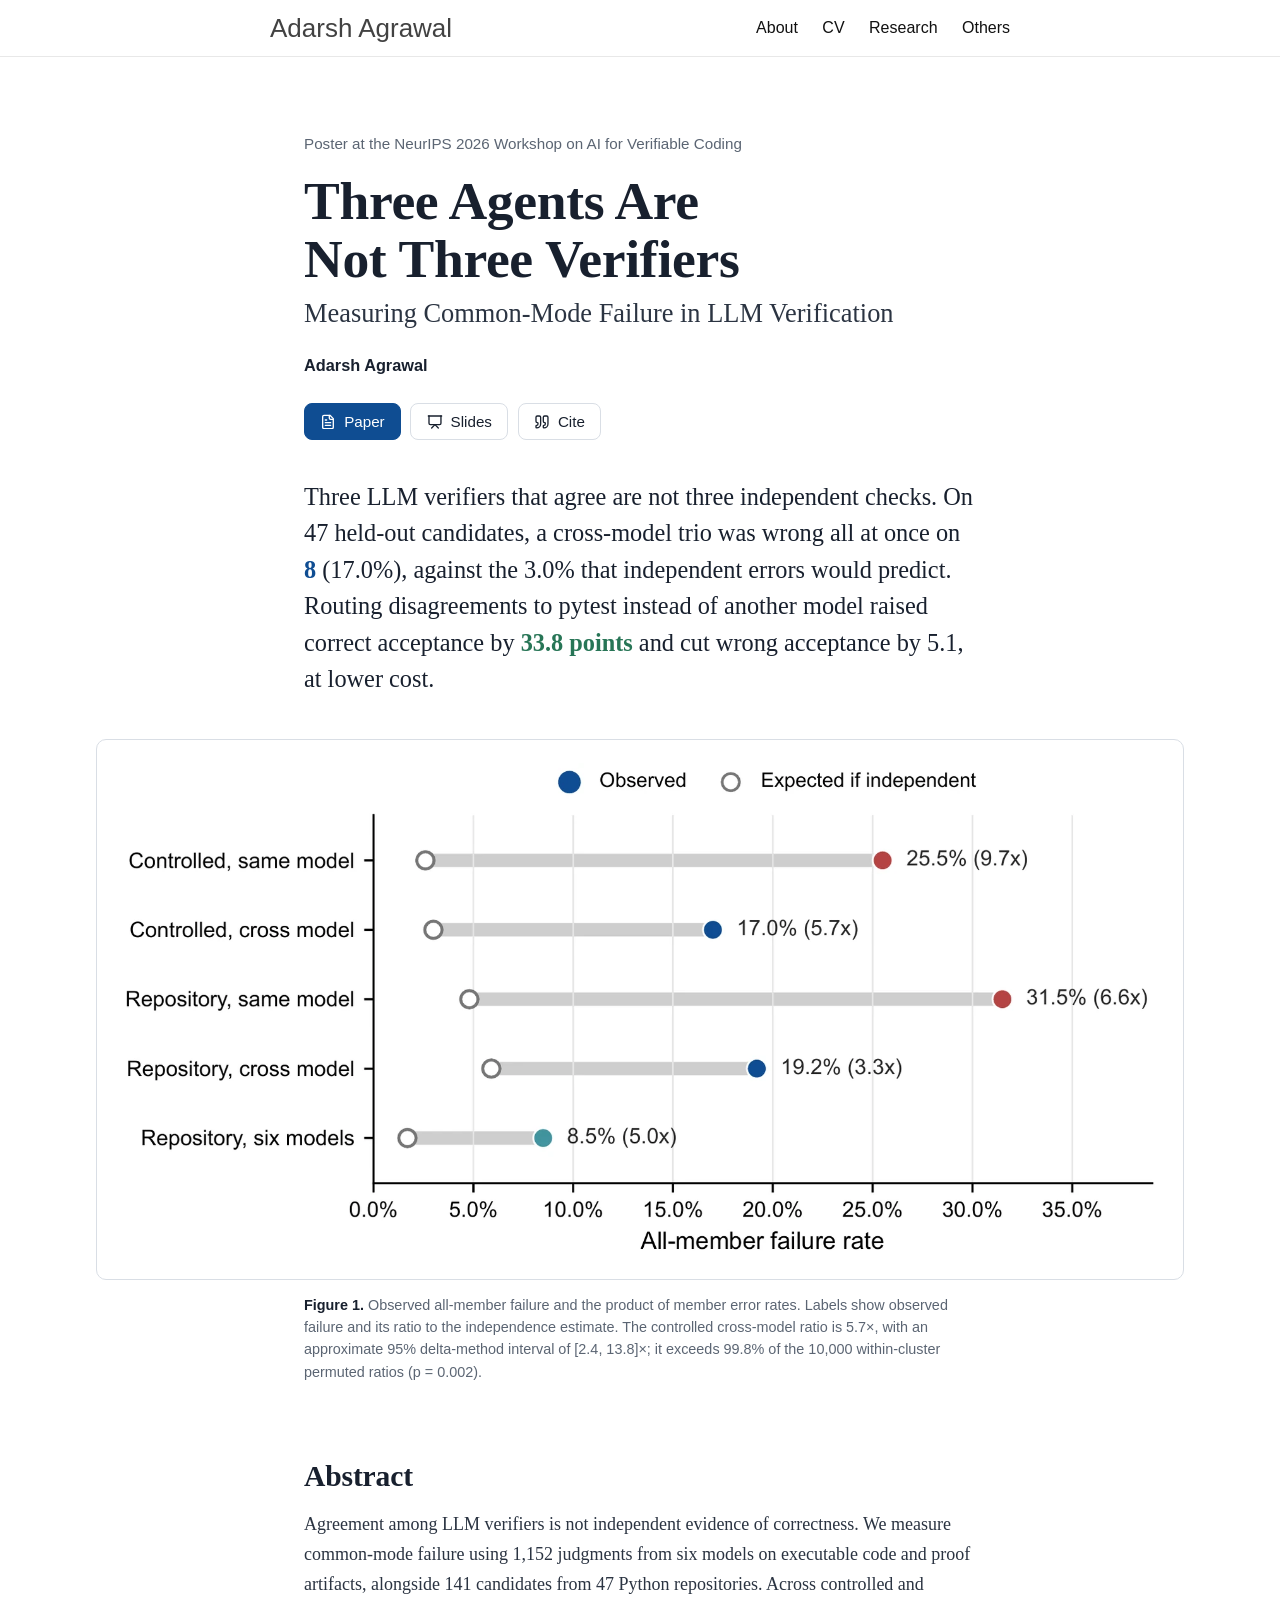
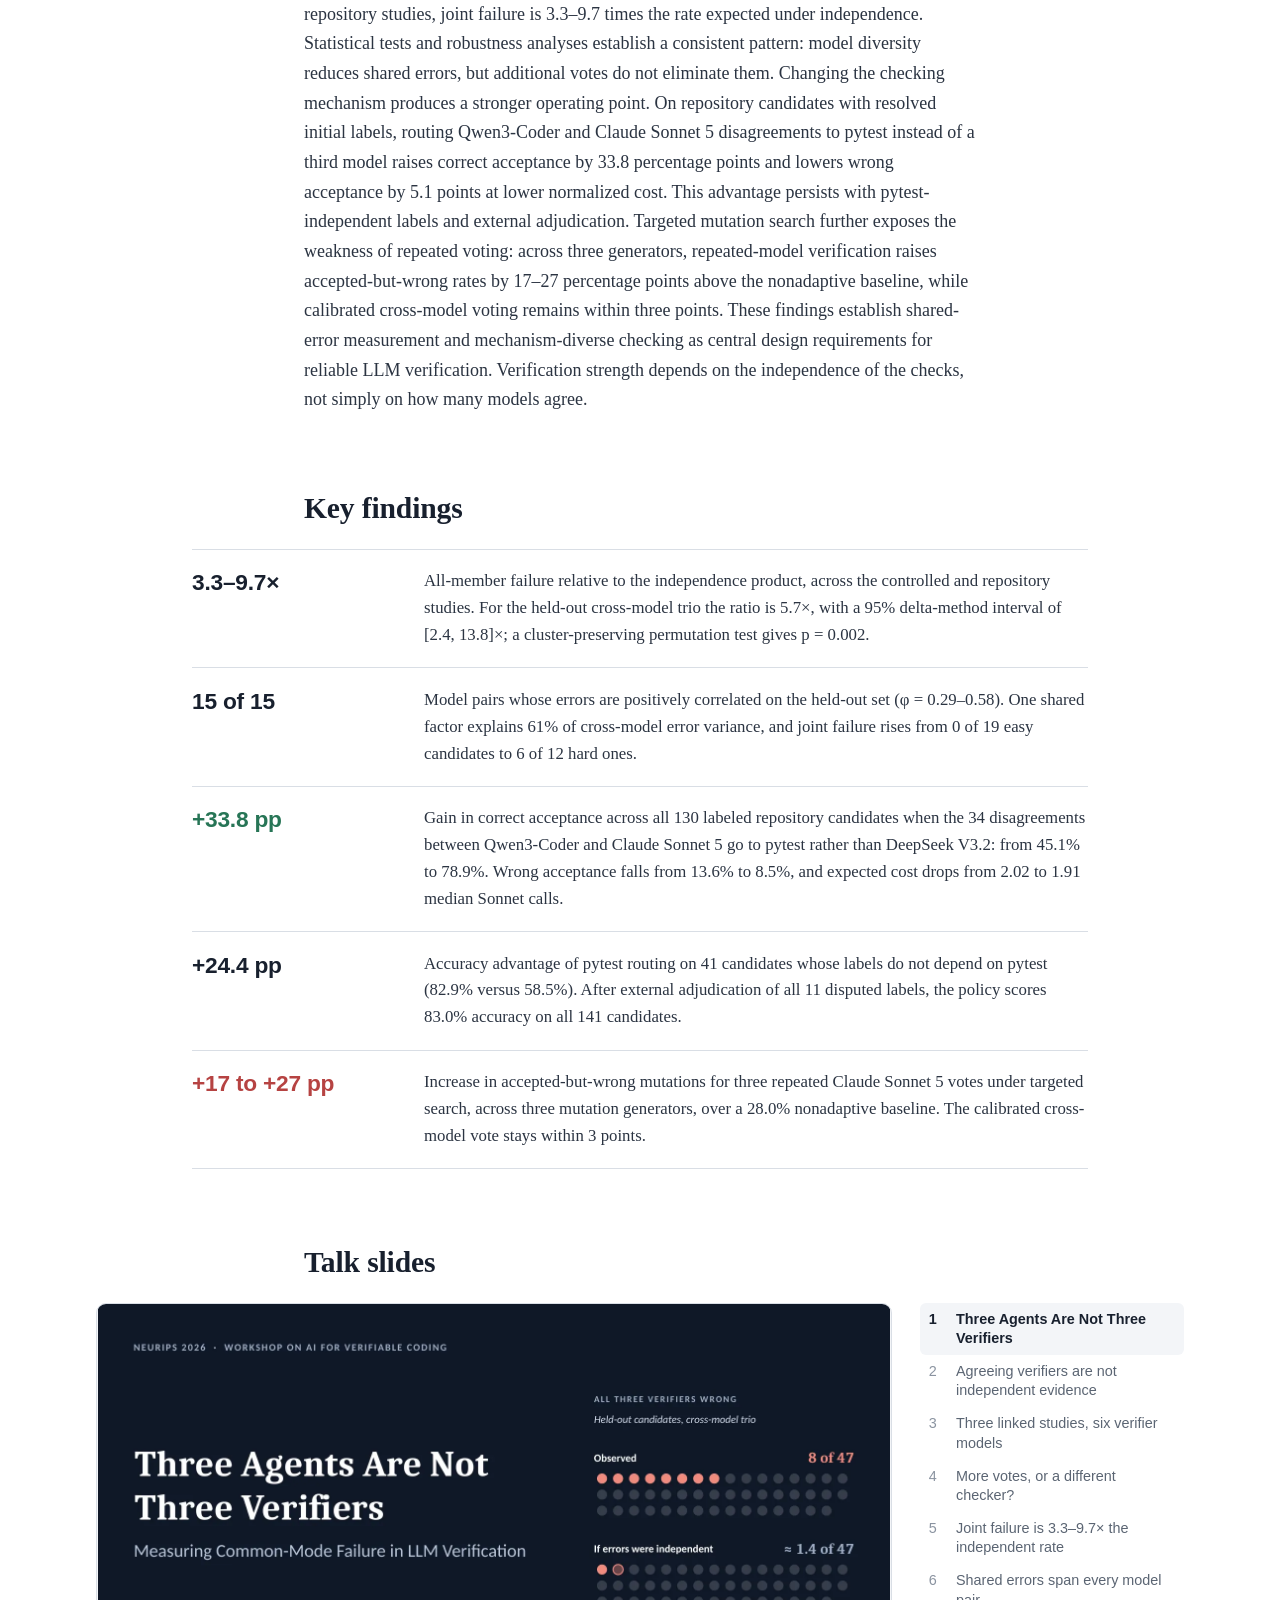
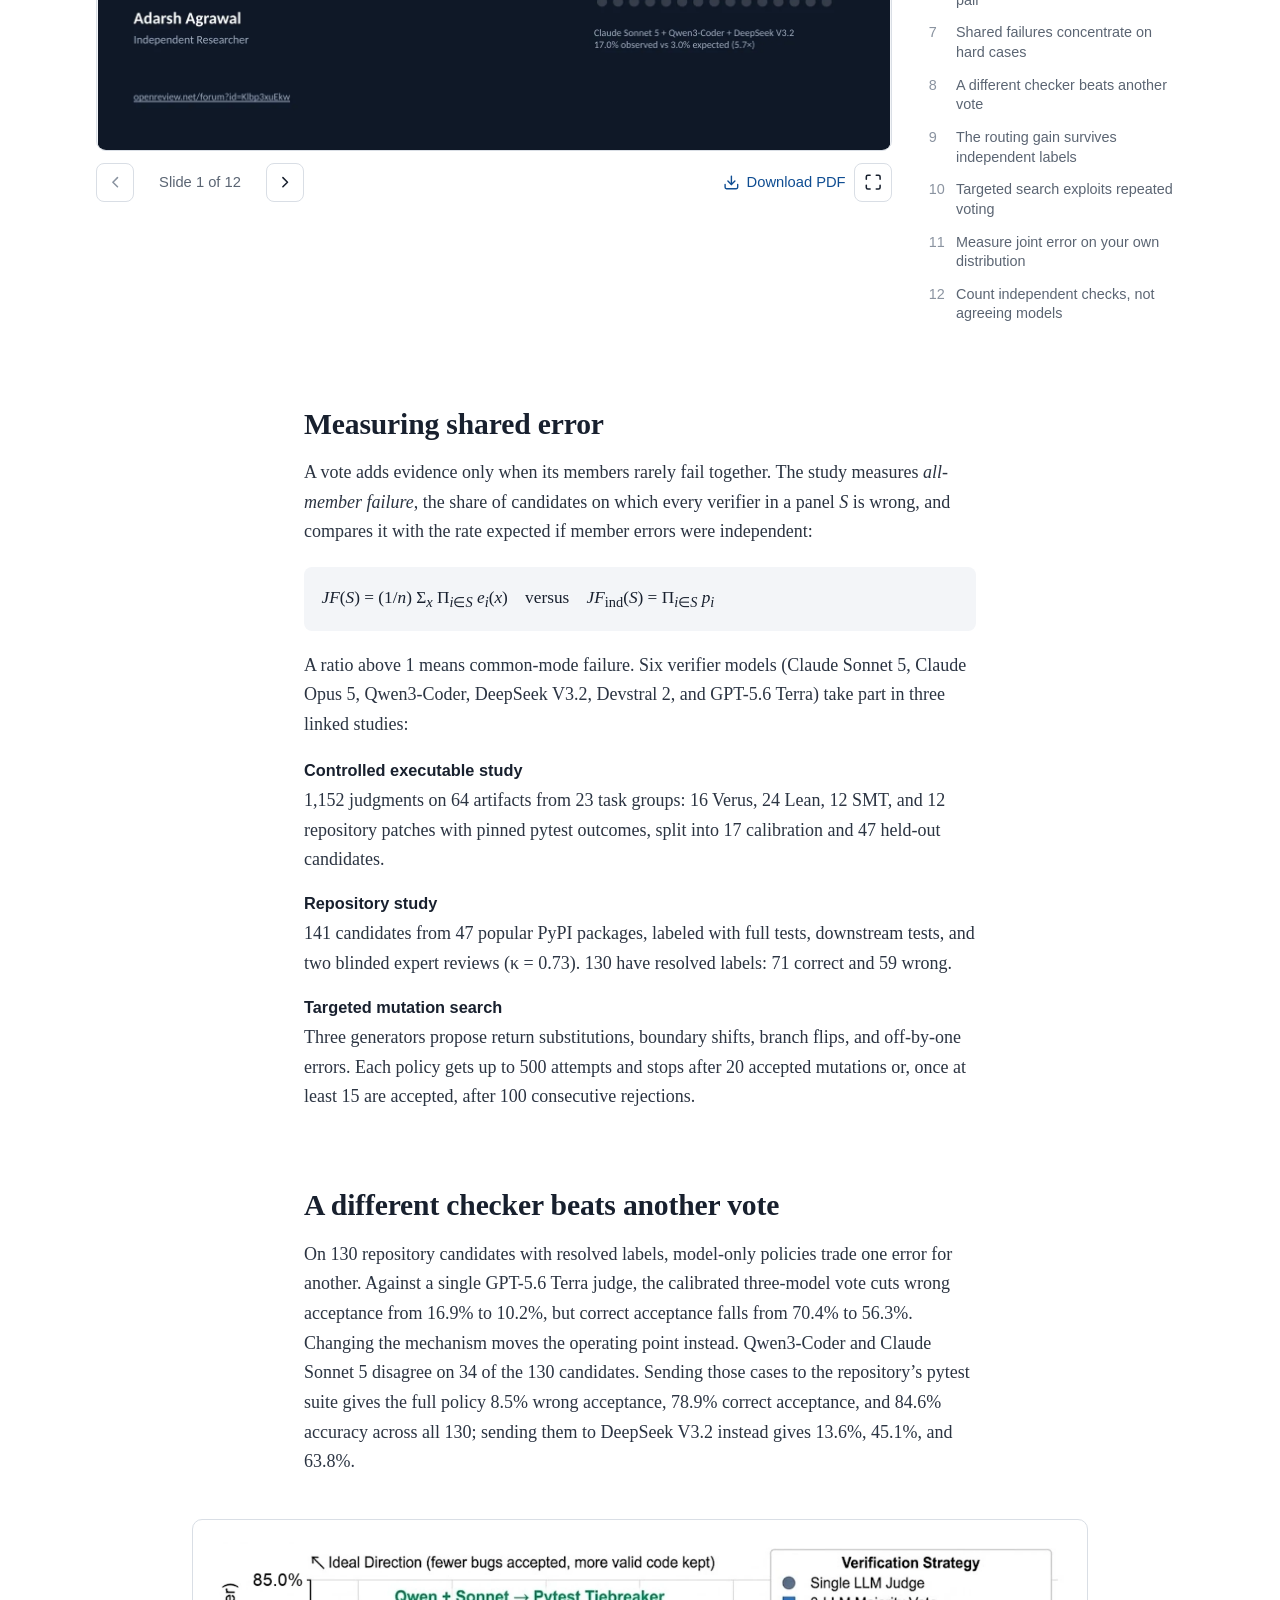
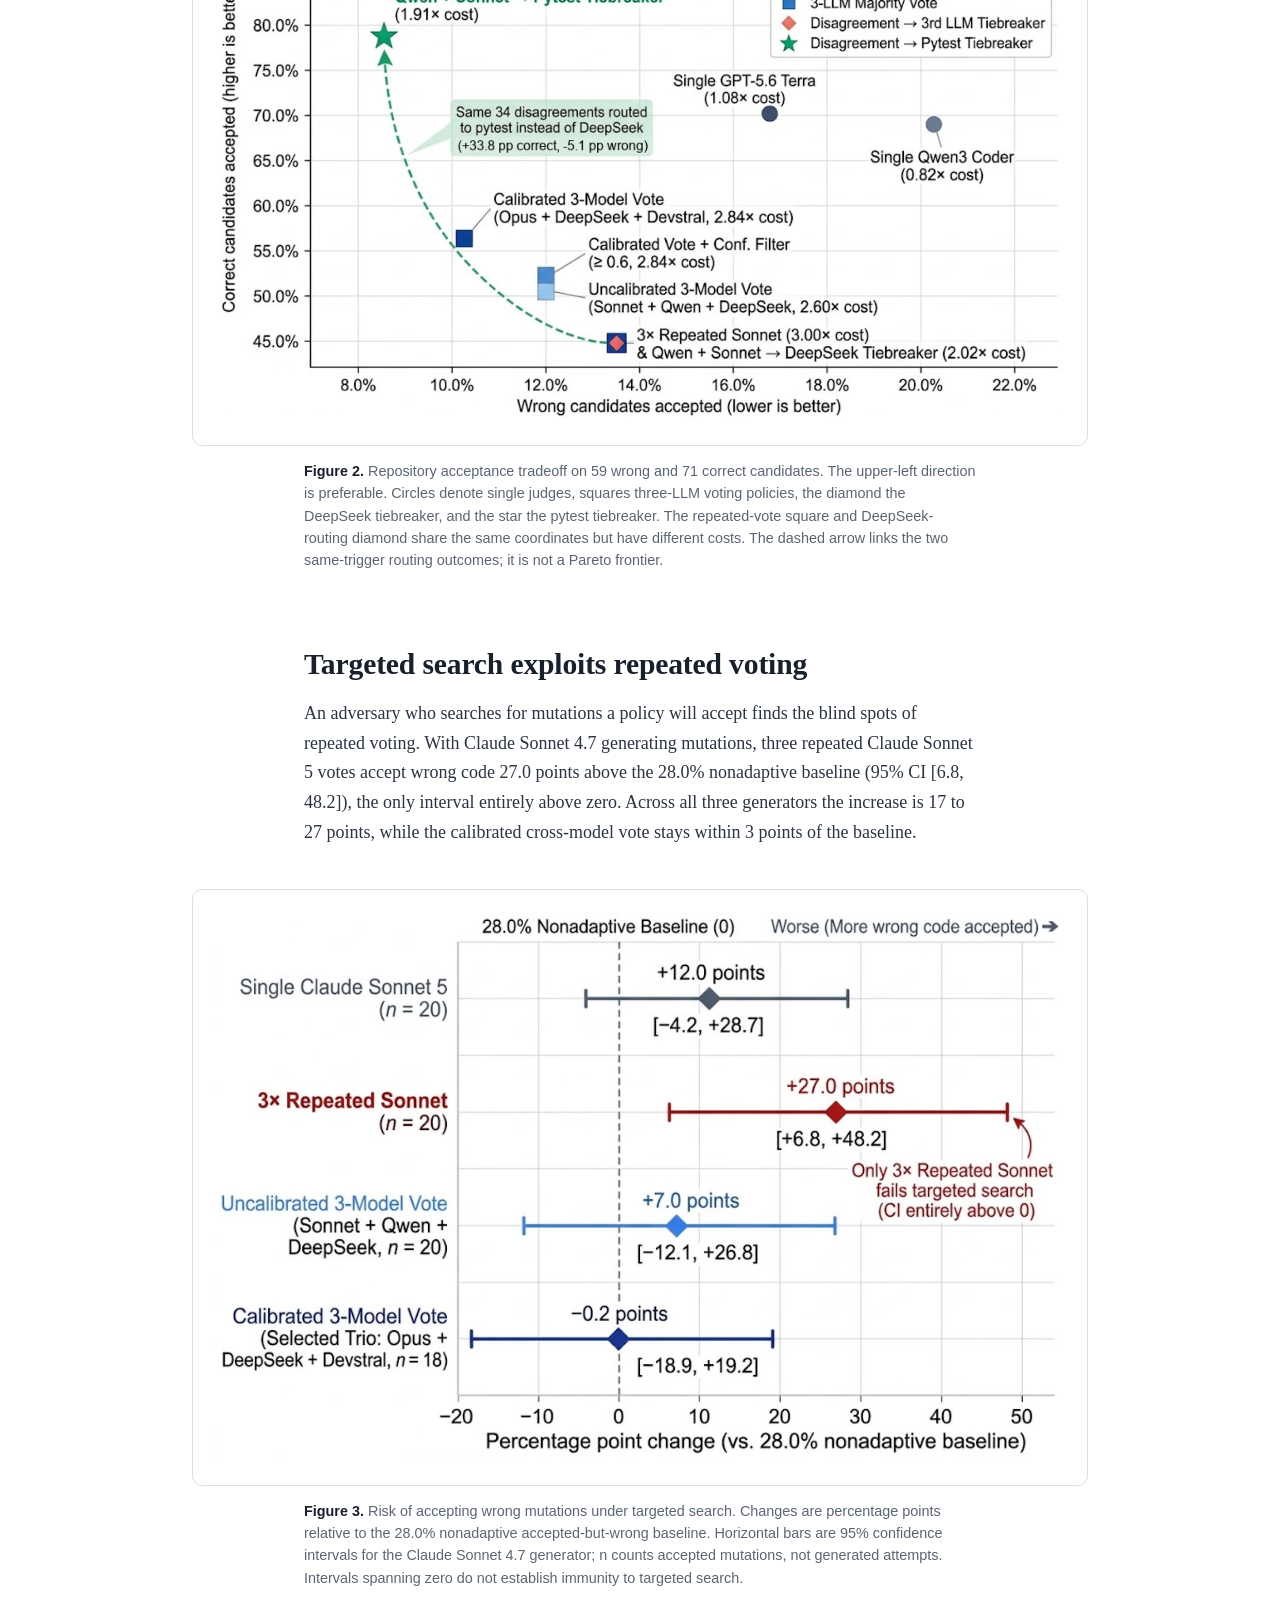
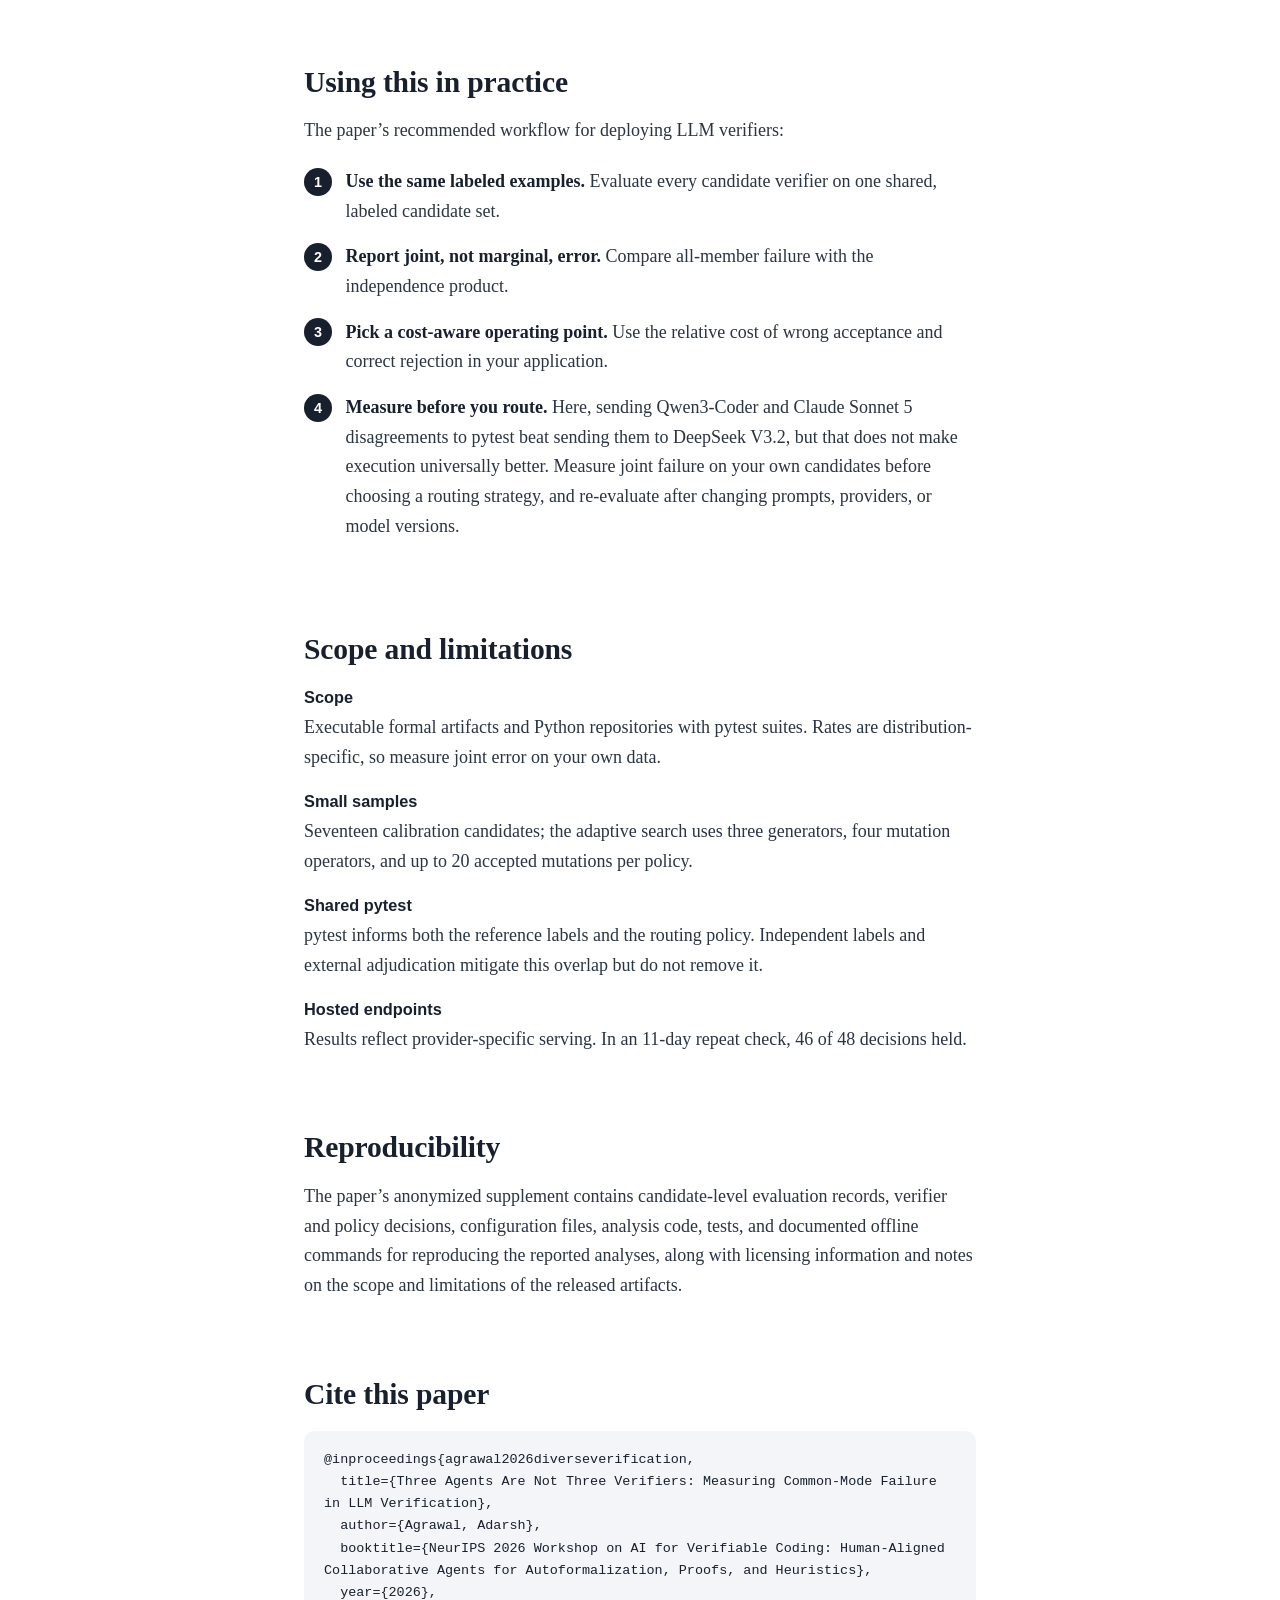
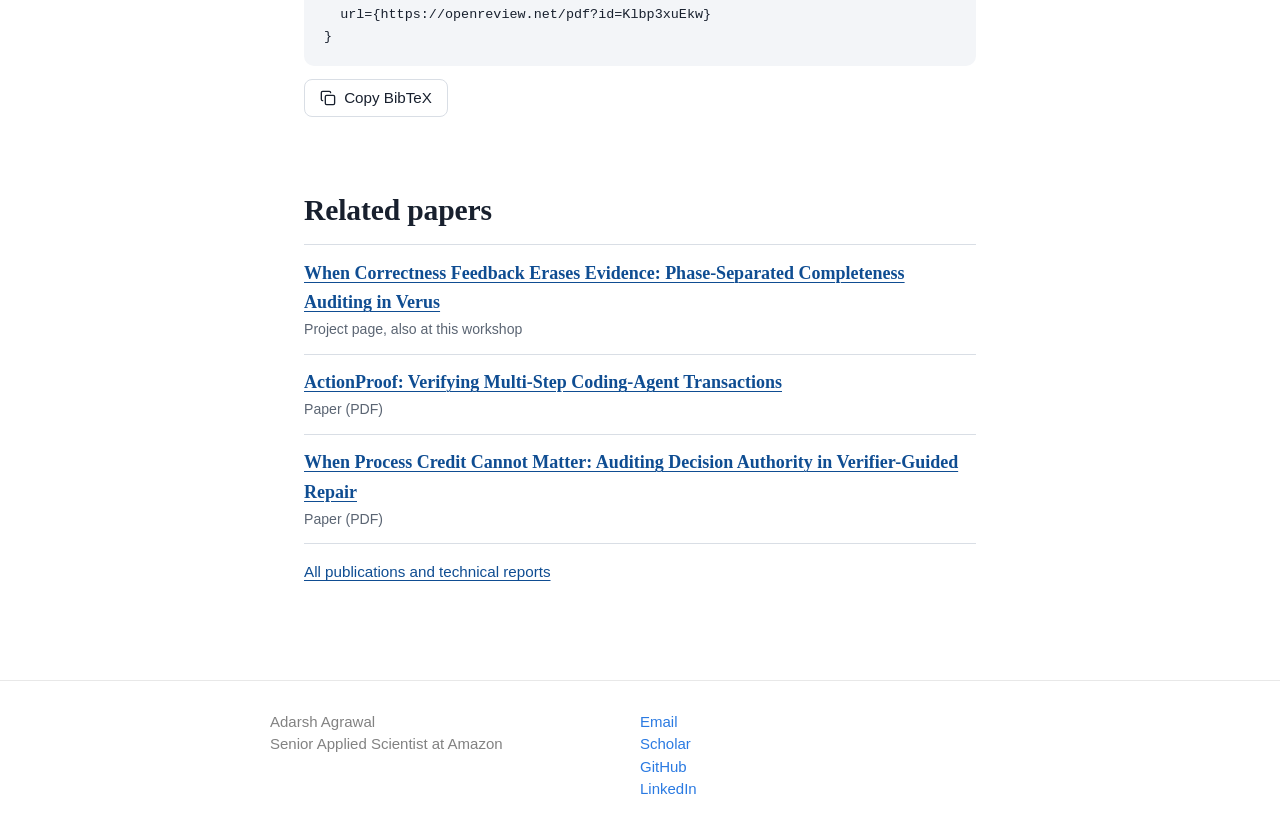
==== commit 1c27273a: "Link four workshop papers to OpenReview PDFs; remove source archives - Project pages: the Paper butt" ====
--- a/papers/diverse-verification/index.html
+++ b/papers/diverse-verification/index.html
@@ -42,9 +42,6 @@
  ],
  "datePublished": "2026",
  "url": "https://addarshh.github.io/papers/diverse-verification/",
- "sameAs": [
-  "https://openreview.net/forum?id=Klbp3xuEkw"
- ],
  "image": "https://addarshh.github.io/papers/diverse-verification/assets/social-card.jpg",
  "keywords": "LLM verification, common-mode failure, verifier ensembles, software testing, formal verification, repository evaluation, verifier routing",
  "abstract": "Agreement among LLM verifiers is not independent evidence of correctness. We measure common-mode failure using 1,152 judgments from six models on executable code and proof artifacts, alongside 141 candidates from 47 Python repositories. Across controlled and repository studies, joint failure is 3.3–9.7 times the rate expected under independence. Statistical tests and robustness analyses establish a consistent pattern: model diversity reduces shared errors, but additional votes do not eliminate them. Changing the checking mechanism produces a stronger operating point. On repository candidates with resolved initial labels, routing Qwen3-Coder and Claude Sonnet 5 disagreements to pytest instead of a third model raises correct acceptance by 33.8 percentage points and lowers wrong acceptance by 5.1 points at lower normalized cost. This advantage persists with pytest-independent labels and external adjudication. Targeted mutation search further exposes the weakness of repeated voting: across three generators, repeated-model verification raises accepted-but-wrong rates by 17–27 percentage points above the nonadaptive baseline, while calibrated cross-model voting remains within three points. These findings establish shared-error measurement and mechanism-diverse checking as central design requirements for reliable LLM verification. Verification strength depends on the independence of the checks, not simply on how many models agree.",
@@ -266,10 +263,8 @@
     <h1><span class="t-main">Three Agents Are Not Three Verifiers</span><span class="t-sub">Measuring Common-Mode Failure in LLM Verification</span></h1>
     <p class="byline"><a href="/index.html">Adarsh Agrawal</a></p>
     <ul class="links" aria-label="Paper resources">
-      <li><a class="btn primary" href="https://openreview.net/pdf?id=Klbp3xuEkw"><svg viewBox="0 0 24 24" fill="none" stroke="currentColor" stroke-width="2" stroke-linecap="round" stroke-linejoin="round" aria-hidden="true" focusable="false"><path d="M15 2H6a2 2 0 0 0-2 2v16a2 2 0 0 0 2 2h12a2 2 0 0 0 2-2V7Z"/><path d="M14 2v4a2 2 0 0 0 2 2h4"/><path d="M10 9H8"/><path d="M16 13H8"/><path d="M16 17H8"/></svg>Paper</a></li>
-      <li><a class="btn" href="https://openreview.net/forum?id=Klbp3xuEkw"><svg viewBox="0 0 24 24" fill="none" stroke="currentColor" stroke-width="2" stroke-linecap="round" stroke-linejoin="round" aria-hidden="true" focusable="false"><path d="M21 15a2 2 0 0 1-2 2H7l-4 4V5a2 2 0 0 1 2-2h14a2 2 0 0 1 2 2z"/><path d="M13 8H7"/><path d="M17 12H7"/></svg>OpenReview</a></li>
+      <li><a class="btn primary" href="https://openreview.net/pdf?id=Klbp3xuEkw" target="_blank" rel="noreferrer"><svg viewBox="0 0 24 24" fill="none" stroke="currentColor" stroke-width="2" stroke-linecap="round" stroke-linejoin="round" aria-hidden="true" focusable="false"><path d="M15 2H6a2 2 0 0 0-2 2v16a2 2 0 0 0 2 2h12a2 2 0 0 0 2-2V7Z"/><path d="M14 2v4a2 2 0 0 0 2 2h4"/><path d="M10 9H8"/><path d="M16 13H8"/><path d="M16 17H8"/></svg>Paper</a></li>
       <li><a class="btn" href="diverse-verification-slides.pdf"><svg viewBox="0 0 24 24" fill="none" stroke="currentColor" stroke-width="2" stroke-linecap="round" stroke-linejoin="round" aria-hidden="true" focusable="false"><path d="M2 3h20"/><path d="M21 3v11a2 2 0 0 1-2 2H5a2 2 0 0 1-2-2V3"/><path d="m7 21 5-5 5 5"/></svg>Slides</a></li>
-      <li><a class="btn" href="source.zip"><svg viewBox="0 0 24 24" fill="none" stroke="currentColor" stroke-width="2" stroke-linecap="round" stroke-linejoin="round" aria-hidden="true" focusable="false"><path d="M11 21.73a2 2 0 0 0 2 0l7-4A2 2 0 0 0 21 16V8a2 2 0 0 0-1-1.73l-7-4a2 2 0 0 0-2 0l-7 4A2 2 0 0 0 3 8v8a2 2 0 0 0 1 1.73z"/><path d="M12 22V12"/><path d="m3.3 7 7.703 4.734a2 2 0 0 0 1.994 0L20.7 7"/><path d="m7.5 4.27 9 5.15"/></svg>Source (ZIP)</a></li>
       <li><a class="btn" href="#cite"><svg viewBox="0 0 24 24" fill="none" stroke="currentColor" stroke-width="2" stroke-linecap="round" stroke-linejoin="round" aria-hidden="true" focusable="false"><path d="M16 3a2 2 0 0 0-2 2v6a2 2 0 0 0 2 2 1 1 0 0 1 1 1v1a2 2 0 0 1-2 2 1 1 0 0 0-1 1v2a1 1 0 0 0 1 1 6 6 0 0 0 6-6V5a2 2 0 0 0-2-2z"/><path d="M5 3a2 2 0 0 0-2 2v6a2 2 0 0 0 2 2 1 1 0 0 1 1 1v1a2 2 0 0 1-2 2 1 1 0 0 0-1 1v2a1 1 0 0 0 1 1 6 6 0 0 0 6-6V5a2 2 0 0 0-2-2z"/></svg>Cite</a></li>
     </ul>
   </header>
@@ -401,8 +396,7 @@
 
   <section class="col" id="reproducibility" aria-labelledby="h-repro">
     <h2 id="h-repro">Reproducibility</h2>
-    <p>The <a href="source.zip">source archive</a> on this site contains the manuscript source, the figure script, the aggregate values used in the manuscript, and reproducibility notes on models, decoding settings, and policy definitions. The anonymized supplement attached to the <a href="https://openreview.net/forum?id=Klbp3xuEkw">OpenReview submission</a> adds candidate-level evaluation records, verifier and policy decisions, configuration files, analysis code, tests, and documented offline commands for reproducing the reported analyses.</p>
-    <p class="note">This page follows the NeurIPS 2026 workshop version of the paper on OpenReview. The site also hosts a <a href="diverse-verification.pdf">preprint version (PDF)</a>.</p>
+    <p>The paper’s anonymized supplement contains candidate-level evaluation records, verifier and policy decisions, configuration files, analysis code, tests, and documented offline commands for reproducing the reported analyses, along with licensing information and notes on the scope and limitations of the released artifacts.</p>
   </section>
 
   <section class="col" id="cite" aria-labelledby="h-cite">
@@ -412,7 +406,7 @@
   author={Agrawal, Adarsh},
   booktitle={NeurIPS 2026 Workshop on AI for Verifiable Coding: Human-Aligned Collaborative Agents for Autoformalization, Proofs, and Heuristics},
   year={2026},
-  url={https://openreview.net/forum?id=Klbp3xuEkw}
+  url={https://openreview.net/pdf?id=Klbp3xuEkw}
 }</code></pre></div>
     <div class="copyrow">
       <button type="button" class="btn" data-copy="bibtex"><svg viewBox="0 0 24 24" fill="none" stroke="currentColor" stroke-width="2" stroke-linecap="round" stroke-linejoin="round" aria-hidden="true" focusable="false"><rect width="14" height="14" x="8" y="8" rx="2" ry="2"/><path d="M4 16c-1.1 0-2-.9-2-2V4c0-1.1.9-2 2-2h10c1.1 0 2 .9 2 2"/></svg>Copy BibTeX</button>
